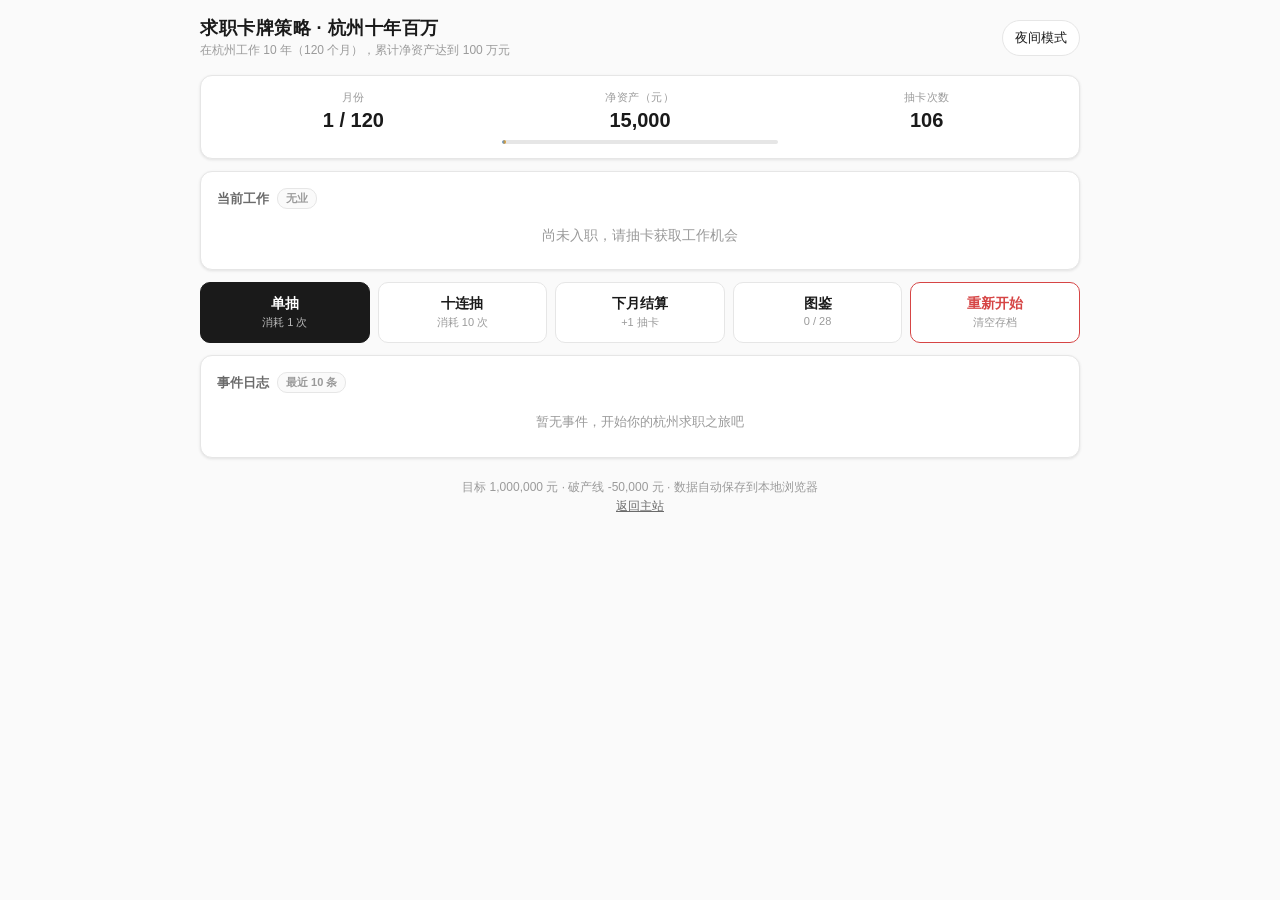
==== draw-game/index.html @ 92955cce "feat: 新增「杭州十年百万」求职卡牌策略游戏 在小说书架新增第二个游戏卡片，点击后通过 iframe 加载独立游戏页面： - draw-game/index.html：完整的卡牌策略+资源经营+生" ====
<!DOCTYPE html>
<html lang="zh-CN">
<head>
<meta charset="UTF-8">
<meta name="viewport" content="width=device-width, initial-scale=1.0, viewport-fit=cover">
<title>求职卡牌策略 · 杭州十年百万</title>
<script>
  // 尽早应用主题（与主站一致），避免加载闪烁
  (function () {
    var saved = localStorage.getItem('theme');
    var dark = saved ? saved === 'dark'
      : window.matchMedia && window.matchMedia('(prefers-color-scheme: dark)').matches;
    if (dark) document.documentElement.setAttribute('data-theme', 'dark');
  })();
</script>
<style>
:root {
  --bg: #fafafa;
  --surface: #fff;
  --text: #1a1a1a;
  --text-soft: #6b6b6b;
  --text-faint: #9a9a9a;
  --border: #e6e6e6;
  --accent: #1a1a1a;
  --accent-text: #fff;
  --danger: #d64545;
  --danger-soft: #fbeaea;
  --safe: #2f8a5b;
  --safe-soft: #eaf5ef;
  --shadow: rgba(0,0,0,.10);
  --radius: 12px;
  --level-N: #9a9a9a;
  --level-R: #4A90D9;
  --level-SR: #9B59B6;
  --level-SSR: #F39C12;
}
html[data-theme="dark"] {
  --bg: #16181d;
  --surface: #1e2127;
  --text: #e8e8ea;
  --text-soft: #a8abb2;
  --text-faint: #71757e;
  --border: #2f333b;
  --accent: #e8e8ea;
  --accent-text: #16181d;
  --danger: #ff6b6b;
  --danger-soft: #3a2222;
  --safe: #5cc98a;
  --safe-soft: #1e2e26;
  --shadow: rgba(0,0,0,.5);
}
* { margin: 0; padding: 0; box-sizing: border-box; }
html, body { min-height: 100%; }
body {
  font-family: -apple-system, "PingFang SC", "Microsoft YaHei", "Segoe UI", sans-serif;
  background: var(--bg);
  color: var(--text);
  -webkit-font-smoothing: antialiased;
  padding: 16px;
  transition: background .25s, color .25s;
}
.wrap {
  max-width: 880px;
  margin: 0 auto;
}

/* 顶栏 */
.topbar {
  display: flex;
  justify-content: space-between;
  align-items: center;
  gap: 10px;
  margin-bottom: 16px;
}
.topbar .title {
  font-size: 18px;
  font-weight: 700;
  letter-spacing: .5px;
}
.topbar .sub {
  font-size: 12px;
  color: var(--text-faint);
  margin-top: 2px;
}
.icon-btn {
  background: var(--surface);
  border: 1px solid var(--border);
  color: var(--text);
  padding: 8px 12px;
  border-radius: 20px;
  font-size: 13px;
  cursor: pointer;
  font-family: inherit;
  transition: border-color .15s, background .15s;
}
.icon-btn:hover { border-color: var(--accent); }

/* 状态栏 */
.statusbar {
  display: grid;
  grid-template-columns: repeat(3, 1fr);
  gap: 10px;
  background: var(--surface);
  border: 1px solid var(--border);
  border-radius: var(--radius);
  padding: 14px;
  box-shadow: 0 1px 3px var(--shadow);
}
.stat {
  text-align: center;
}
.stat .label {
  font-size: 11px;
  color: var(--text-faint);
  margin-bottom: 4px;
  letter-spacing: .5px;
}
.stat .value {
  font-size: 20px;
  font-weight: 700;
}
.stat .value.warn { color: var(--danger); }
.stat .value.good { color: var(--safe); }
.progress {
  height: 4px;
  background: var(--border);
  border-radius: 4px;
  margin-top: 8px;
  overflow: hidden;
}
.progress > i {
  display: block;
  height: 100%;
  background: linear-gradient(90deg, var(--level-R), var(--level-SSR));
  border-radius: 4px;
  transition: width .3s;
}

/* 通用卡片 */
.card {
  background: var(--surface);
  border: 1px solid var(--border);
  border-radius: var(--radius);
  padding: 16px;
  box-shadow: 0 1px 3px var(--shadow);
  margin-top: 12px;
}
.section-title {
  font-size: 13px;
  font-weight: 600;
  color: var(--text-soft);
  margin-bottom: 10px;
  display: flex;
  align-items: center;
  gap: 8px;
}
.section-title .tag {
  font-size: 11px;
  background: var(--bg);
  border: 1px solid var(--border);
  padding: 2px 8px;
  border-radius: 10px;
  color: var(--text-faint);
}

/* 当前工作 */
.job-card .job-head {
  display: flex;
  align-items: baseline;
  gap: 10px;
  flex-wrap: wrap;
}
.job-name {
  font-size: 22px;
  font-weight: 700;
}
.job-meta {
  font-size: 13px;
  color: var(--text-soft);
}
.job-rows {
  display: grid;
  grid-template-columns: repeat(auto-fit, minmax(140px, 1fr));
  gap: 8px 16px;
  margin-top: 12px;
  font-size: 13px;
}
.job-rows .k { color: var(--text-faint); }
.job-rows .v { color: var(--text); font-weight: 600; }
.empty-hint {
  color: var(--text-faint);
  font-size: 14px;
  text-align: center;
  padding: 8px 0;
}

/* 等级徽章 */
.lvl {
  display: inline-block;
  font-size: 11px;
  font-weight: 700;
  padding: 2px 8px;
  border-radius: 8px;
  color: #fff;
  letter-spacing: .5px;
}
.lvl-N { background: var(--level-N); }
.lvl-R { background: var(--level-R); }
.lvl-SR { background: var(--level-SR); }
.lvl-SSR { background: var(--level-SSR); }

/* 操作按钮 */
.actions {
  display: grid;
  grid-template-columns: repeat(2, 1fr);
  gap: 8px;
  margin-top: 12px;
}
@media (min-width: 560px) {
  .actions { grid-template-columns: repeat(5, 1fr); }
}
.btn {
  border: 1px solid var(--border);
  background: var(--surface);
  color: var(--text);
  padding: 12px 8px;
  border-radius: 10px;
  font-size: 14px;
  font-weight: 600;
  cursor: pointer;
  font-family: inherit;
  transition: transform .08s, background .15s, border-color .15s;
  display: flex;
  flex-direction: column;
  align-items: center;
  gap: 2px;
}
.btn:hover { border-color: var(--accent); }
.btn:active { transform: scale(.97); }
.btn .btn-sub { font-size: 11px; font-weight: 400; color: var(--text-faint); }
.btn.primary { background: var(--accent); color: var(--accent-text); border-color: var(--accent); }
.btn.primary .btn-sub { color: var(--accent-text); opacity: .7; }
.btn.danger { color: var(--danger); border-color: var(--danger); }
.btn:disabled { opacity: .45; cursor: not-allowed; }

/* 抽卡结果区 */
.draw-result {
  margin-top: 12px;
}
.draw-card-big {
  display: flex;
  flex-direction: column;
  align-items: stretch;
  gap: 14px;
}
.big-card {
  position: relative;
  border-radius: 14px;
  padding: 22px 18px;
  background: var(--surface);
  border: 2px solid var(--border);
  overflow: hidden;
}
.big-card .lvl-strip {
  position: absolute;
  top: 0; left: 0; right: 0;
  height: 6px;
}
.big-card .row-top {
  display: flex;
  justify-content: space-between;
  align-items: center;
  margin-bottom: 14px;
}
.big-card .row-top .lvl { font-size: 13px; padding: 4px 12px; }
.big-card .row-top .hire-rate {
  font-size: 12px;
  color: var(--text-soft);
}
.big-card .job-name-big {
  font-size: 28px;
  font-weight: 800;
  margin-bottom: 6px;
}
.big-card .job-district { font-size: 14px; color: var(--text-soft); margin-bottom: 14px; }
.big-card .salary {
  font-size: 18px;
  font-weight: 700;
  color: var(--level-SSR);
}
.big-card .salary .unit { font-size: 12px; color: var(--text-faint); font-weight: 400; }
.big-card.n-card .job-name-big { color: var(--text-faint); }
.draw-actions {
  display: grid;
  grid-template-columns: 1fr 1fr;
  gap: 8px;
}

/* 十连抽网格 */
.ten-grid {
  display: grid;
  grid-template-columns: repeat(2, 1fr);
  gap: 8px;
  margin: 10px 0 16px;
}
@media (min-width: 480px) { .ten-grid { grid-template-columns: repeat(5, 1fr); } }
.mini-card {
  border: 2px solid var(--border);
  border-radius: 10px;
  padding: 10px 6px;
  text-align: center;
  cursor: pointer;
  background: var(--bg);
  transition: transform .1s, border-color .15s, opacity .2s;
  position: relative;
  min-height: 92px;
  display: flex;
  flex-direction: column;
  justify-content: center;
  gap: 4px;
}
.mini-card:hover { border-color: var(--accent); }
.mini-card.selected { border-color: var(--level-SSR); box-shadow: 0 0 0 2px var(--level-SSR); }
.mini-card.locked { opacity: .35; cursor: default; }
.mini-card.locked:hover { border-color: var(--border); }
.mini-card .mc-lvl { font-size: 10px; }
.mini-card .mc-name { font-size: 13px; font-weight: 700; }
.mini-card .mc-dist { font-size: 10px; color: var(--text-faint); }
.mini-card .mc-result {
  font-size: 10px;
  margin-top: 4px;
  font-weight: 700;
}
.mini-card .mc-result.ok { color: var(--safe); }
.mini-card .mc-result.no { color: var(--danger); }

/* 事件日志 */
.log-list {
  display: flex;
  flex-direction: column;
  gap: 6px;
  font-size: 13px;
  max-height: 220px;
  overflow-y: auto;
}
.log-item {
  padding: 8px 10px;
  border-radius: 8px;
  background: var(--bg);
  border: 1px solid var(--border);
  line-height: 1.45;
}
.log-item .m { color: var(--text-faint); font-size: 11px; margin-right: 6px; }
.log-item.pos { border-left: 3px solid var(--safe); }
.log-item.neg { border-left: 3px solid var(--danger); }
.log-item.sys { border-left: 3px solid var(--level-R); }
.log-empty { color: var(--text-faint); font-size: 13px; text-align: center; padding: 10px 0; }

/* 弹窗 */
.modal-mask {
  position: fixed;
  inset: 0;
  background: rgba(0,0,0,.5);
  display: none;
  align-items: center;
  justify-content: center;
  padding: 16px;
  z-index: 50;
}
.modal-mask.show { display: flex; }
.modal {
  background: var(--surface);
  border: 1px solid var(--border);
  border-radius: var(--radius);
  width: 100%;
  max-width: 620px;
  max-height: 88vh;
  overflow-y: auto;
  padding: 18px;
  box-shadow: 0 10px 40px rgba(0,0,0,.3);
}
.modal-head {
  display: flex;
  justify-content: space-between;
  align-items: center;
  margin-bottom: 14px;
}
.modal-head h3 { font-size: 17px; }
.modal-close {
  background: none;
  border: 1px solid var(--border);
  color: var(--text);
  width: 30px; height: 30px;
  border-radius: 50%;
  cursor: pointer;
  font-size: 16px;
  line-height: 1;
}

/* 图鉴 */
.dex-group { margin-bottom: 16px; }
.dex-group h4 {
  font-size: 14px;
  margin-bottom: 8px;
  display: flex;
  align-items: center;
  gap: 8px;
}
.dex-group .prog {
  font-size: 12px;
  color: var(--text-faint);
  font-weight: 400;
}
.dex-grid {
  display: grid;
  grid-template-columns: repeat(auto-fill, minmax(110px, 1fr));
  gap: 8px;
}
.dex-cell {
  border: 1px solid var(--border);
  border-radius: 8px;
  padding: 8px 6px;
  text-align: center;
  font-size: 12px;
  background: var(--bg);
}
.dex-cell.got { background: var(--surface); }
.dex-cell.got .dn { font-weight: 700; }
.dex-cell.lock .dn { color: var(--text-faint); }
.dex-cell .dn { font-size: 12px; }
.dex-cell .dd { font-size: 10px; color: var(--text-faint); margin-top: 2px; }

/* 设置开关 */
.switch-row {
  display: flex;
  justify-content: space-between;
  align-items: center;
  padding: 12px 0;
  border-bottom: 1px solid var(--border);
}
.switch-row:last-child { border-bottom: none; }
.switch-row .lbl { font-size: 14px; }
.switch-row .desc { font-size: 12px; color: var(--text-faint); margin-top: 2px; }
.switch {
  position: relative;
  width: 44px; height: 24px;
  background: var(--border);
  border-radius: 12px;
  cursor: pointer;
  transition: background .2s;
  flex-shrink: 0;
}
.switch.on { background: var(--safe); }
.switch::after {
  content: "";
  position: absolute;
  top: 2px; left: 2px;
  width: 20px; height: 20px;
  background: #fff;
  border-radius: 50%;
  transition: transform .2s;
}
.switch.on::after { transform: translateX(20px); }

/* 结局 */
.end-screen { text-align: center; padding: 14px 6px; }
.end-screen .end-title {
  font-size: 26px;
  font-weight: 800;
  margin-bottom: 10px;
}
.end-screen.win .end-title { color: var(--level-SSR); }
.end-screen.fail .end-title { color: var(--danger); }
.end-screen.bankrupt .end-title { color: var(--danger); }
.end-stats {
  display: grid;
  grid-template-columns: repeat(2, 1fr);
  gap: 8px;
  margin: 18px 0;
  text-align: left;
}
.end-stats .es {
  background: var(--bg);
  border: 1px solid var(--border);
  border-radius: 8px;
  padding: 10px;
}
.end-stats .es .k { font-size: 11px; color: var(--text-faint); }
.end-stats .es .v { font-size: 16px; font-weight: 700; margin-top: 2px; }

/* toast */
.toast {
  position: fixed;
  left: 50%;
  bottom: 28px;
  transform: translateX(-50%) translateY(20px);
  background: var(--accent);
  color: var(--accent-text);
  padding: 10px 18px;
  border-radius: 22px;
  font-size: 14px;
  font-weight: 600;
  opacity: 0;
  pointer-events: none;
  transition: opacity .2s, transform .2s;
  z-index: 100;
  max-width: 90vw;
  text-align: center;
}
.toast.show { opacity: 1; transform: translateX(-50%) translateY(0); }

.foot {
  text-align: center;
  color: var(--text-faint);
  font-size: 12px;
  margin-top: 20px;
  line-height: 1.6;
}
.foot a { color: var(--text-soft); }
.overlay-hint { font-size: 12px; color: var(--text-faint); text-align: center; margin-top: 8px; }
</style>
</head>
<body>
<div class="wrap">
  <div class="topbar">
    <div>
      <div class="title">求职卡牌策略 · 杭州十年百万</div>
      <div class="sub">在杭州工作 10 年（120 个月），累计净资产达到 100 万元</div>
    </div>
    <button class="icon-btn" id="themeToggle">夜间模式</button>
  </div>

  <!-- 状态栏 -->
  <div class="statusbar">
    <div class="stat">
      <div class="label">月份</div>
      <div class="value" id="stMonth">1 / 120</div>
    </div>
    <div class="stat">
      <div class="label">净资产（元）</div>
      <div class="value" id="stNet">15,000</div>
      <div class="progress"><i id="stBar" style="width:1.5%"></i></div>
    </div>
    <div class="stat">
      <div class="label">抽卡次数</div>
      <div class="value" id="stDraw">0</div>
    </div>
  </div>

  <!-- 当前工作 -->
  <div class="card job-card">
    <div class="section-title">当前工作 <span class="tag" id="jobTag">无业</span></div>
    <div id="jobBody"><div class="empty-hint">尚未入职，请抽卡获取工作机会</div></div>
  </div>

  <!-- 操作按钮 -->
  <div class="actions">
    <button class="btn primary" id="btnSingle"><span>单抽</span><span class="btn-sub">消耗 1 次</span></button>
    <button class="btn" id="btnTen"><span>十连抽</span><span class="btn-sub">消耗 10 次</span></button>
    <button class="btn" id="btnNext"><span>下月结算</span><span class="btn-sub">+1 抽卡</span></button>
    <button class="btn" id="btnDex"><span>图鉴</span><span class="btn-sub" id="dexCount">0 / 28</span></button>
    <button class="btn danger" id="btnReset"><span>重新开始</span><span class="btn-sub">清空存档</span></button>
  </div>

  <!-- 抽卡结果 -->
  <div class="card draw-result" id="drawResultCard" style="display:none">
    <div class="section-title">抽卡结果</div>
    <div id="drawResultBody"></div>
  </div>

  <!-- 事件日志 -->
  <div class="card">
    <div class="section-title">事件日志 <span class="tag" id="logTag">最近 10 条</span></div>
    <div class="log-list" id="logList"></div>
  </div>

  <div class="foot">
    目标 1,000,000 元 · 破产线 -50,000 元 · 数据自动保存到本地浏览器<br>
    <a href="../index.html">返回主站</a>
  </div>
</div>

<!-- 十连抽弹窗 -->
<div class="modal-mask" id="tenModal">
  <div class="modal">
    <div class="modal-head">
      <h3>十连抽结果（10 选 1）</h3>
      <button class="modal-close" id="tenClose">×</button>
    </div>
    <div id="tenBody"></div>
    <div class="draw-actions" id="tenActions">
      <button class="btn primary" id="tenConfirm" disabled><span>录取选中卡牌</span></button>
      <button class="btn" id="tenDecline"><span>全部放弃</span></button>
    </div>
    <div class="overlay-hint" id="tenHint">点击任意卡牌选中后录取</div>
  </div>
</div>

<!-- 图鉴弹窗 -->
<div class="modal-mask" id="dexModal">
  <div class="modal">
    <div class="modal-head">
      <h3>工作图鉴</h3>
      <button class="modal-close" id="dexClose">×</button>
    </div>
    <div id="dexBody"></div>
  </div>
</div>

<!-- 设置弹窗 -->
<div class="modal-mask" id="setModal">
  <div class="modal">
    <div class="modal-head">
      <h3>游戏设置</h3>
      <button class="modal-close" id="setClose">×</button>
    </div>
    <div class="switch-row">
      <div>
        <div class="lbl">杭州地区加成</div>
        <div class="desc">SR/SSR 出现率 +5%，R/SR/SSR 录取率提升</div>
      </div>
      <div class="switch on" id="hzSwitch"></div>
    </div>
    <div class="switch-row">
      <div>
        <div class="lbl">夜间模式</div>
        <div class="desc">切换明暗主题</div>
      </div>
      <div class="switch" id="themeSwitch"></div>
    </div>
  </div>
</div>

<!-- 游戏结束弹窗 -->
<div class="modal-mask" id="endModal">
  <div class="modal">
    <div id="endBody"></div>
  </div>
</div>

<div class="toast" id="toast"></div>

<script>
"use strict";

/* ============== 数据定义 ============== */

const JOBS = {
  R: ['外卖骑手','快递员','便利店店员','保安','保洁','餐厅服务员','超市收银员','工厂普工','建筑工人','搬运工'],
  SR: ['程序员','设计师','运营专员','会计','销售经理','行政主管','人力资源专员','市场策划','客服主管','采购专员'],
  SSR: ['产品总监','技术架构师','财务总监','市场部负责人','高级工程师','运营总监','人力资源总监','销售总监']
};

const DISTRICTS = [
  { name:'余杭区', jobs:25, hire:75,  quit:12.5, rentMin:1800, rentMax:3000, living:2500 },
  { name:'西湖区', jobs:21, hire:79,  quit:10.5, rentMin:1800, rentMax:3000, living:3000 },
  { name:'滨江区', jobs:20, hire:80,  quit:10.0, rentMin:2500, rentMax:4000, living:3500 },
  { name:'上城区', jobs:19, hire:81,  quit:9.5,  rentMin:2000, rentMax:3300, living:3000 },
  { name:'萧山区', jobs:19, hire:81,  quit:9.5,  rentMin:2200, rentMax:3500, living:2500 },
  { name:'拱墅区', jobs:12, hire:88,  quit:6.0,  rentMin:1800, rentMax:2700, living:2800 },
  { name:'临平区', jobs:7,  hire:93,  quit:3.5,  rentMin:1000, rentMax:2000, living:2000 },
  { name:'钱塘区', jobs:4,  hire:96,  quit:2.0,  rentMin:1500, rentMax:2500, living:2200 }
];

const SALARY = { R:[2000,6000], SR:[6000,10000], SSR:[10000,20000] };
const LEVEL_NAME = { N:'错过', R:'基层', SR:'中级', SSR:'高级' };

// 意外事件
const EVENTS_POS = [
  { name:'年终奖到账', desc:'金钱 +3,000~8,000',     type:'money', min:3000, max:8000 },
  { name:'项目奖金',   desc:'金钱 +2,000~5,000',     type:'money', min:2000, max:5000 },
  { name:'贵人相助',   desc:'获得 3 次额外抽卡机会', type:'draws', value:3 },
  { name:'副业收入',   desc:'金钱 +1,000~3,000',     type:'money', min:1000, max:3000 }
];
const EVENTS_NEG = [
  { name:'公司拖欠工资', desc:'本月收入减半',         type:'income_half' },
  { name:'招聘诈骗',     desc:'金钱 -2,000',          type:'money', min:-2000, max:-2000 },
  { name:'无故辞退',     desc:'立即失去当前工作',     type:'lose_job' },
  { name:'租房被骗',     desc:'金钱 -3,000',          type:'money', min:-3000, max:-3000 },
  { name:'加班过劳',     desc:'下月收入 -10%（可叠加）', type:'penalty' },
  { name:'HR刁难',        desc:'本月收入归零',         type:'income_zero' }
];

const GOAL = 1000000;
const BANKRUPT = -50000;
const TOTAL_MONTHS = 120;
const STORAGE_KEY = 'jobDrawGame_v3';
const THEME_KEY = 'theme';

/* ============== 状态 ============== */

let state = null;

function defaultState() {
  return {
    drawChances: randInt(10, 200),
    totalDraws: 0,
    currentMonth: 1,
    netWorth: 15000,
    totalIncome: 0,
    currentJob: null,
    collection: { R:[], SR:[], SSR:[] },
    stats: { successCount:0, missCount:0, eventTriggered:0, monthsWorked:0, bestJob:null },
    gameOver: false,
    gameResult: null,
    settings: { hzBoost: true },
    nextIncomePenalty: 0,
    pendingSingle: null,
    pendingTen: null,
    log: []
  };
}

function loadState() {
  try {
    const raw = localStorage.getItem(STORAGE_KEY);
    if (raw) {
      const p = JSON.parse(raw);
      const d = defaultState();
      state = Object.assign({}, d, p);
      state.stats = Object.assign({}, d.stats, p.stats || {});
      state.settings = Object.assign({}, d.settings, p.settings || {});
      state.collection = Object.assign({}, d.collection, p.collection || {});
      if (!Array.isArray(state.log)) state.log = [];
      if (typeof state.drawChances !== 'number') state.drawChances = randInt(10,200);
    } else {
      state = defaultState();
      saveState();
    }
  } catch (e) {
    state = defaultState();
    saveState();
  }
}

function saveState() {
  try { localStorage.setItem(STORAGE_KEY, JSON.stringify(state)); } catch(e) {}
}

/* ============== 工具函数 ============== */

function randInt(min, max) { return Math.floor(Math.random() * (max - min + 1)) + min; }
function randFloat(min, max) { return Math.random() * (max - min) + min; }
function fmt(n) { return Math.round(n).toLocaleString('zh-CN'); }
function pct(n) { return (Math.round(n * 10) / 10) + '%'; }
function clamp(n, a, b) { return Math.max(a, Math.min(b, n)); }

function findDistrict(name) {
  return DISTRICTS.find(d => d.name === name) || DISTRICTS[0];
}

function pickDistrict() {
  const total = DISTRICTS.reduce((s,d) => s + d.jobs, 0);
  let r = Math.random() * total;
  for (const d of DISTRICTS) {
    r -= d.jobs;
    if (r <= 0) return d;
  }
  return DISTRICTS[0];
}

function pickWeighted(arr, weights) {
  const total = weights.reduce((a,b) => a + b, 0);
  let r = Math.random() * total;
  for (let i = 0; i < arr.length; i++) {
    r -= weights[i];
    if (r <= 0) return arr[i];
  }
  return arr[arr.length - 1];
}

// 出现率（杭州加成后归一化）
function appearanceRates() {
  let n = 20, r = 40, sr = 30, ssr = 10;
  if (state.settings.hzBoost) { sr += 5; ssr += 5; }
  const t = n + r + sr + ssr;
  return { N: n/t, R: r/t, SR: sr/t, SSR: ssr/t };
}

// 实际录取率 = 等级基础录取率(含加成) × (地区录取率 / 100)
function hireRate(level, districtHire) {
  if (level === 'N') return 0;
  let base = { R:80, SR:30, SSR:10 }[level];
  if (state.settings.hzBoost) {
    if (level === 'R') base += 5;
    else if (level === 'SR') base += 8;
    else if (level === 'SSR') base += 10;
  }
  base = Math.min(base, 100);
  return base * (districtHire / 100);
}

function pickLevel() {
  const rates = appearanceRates();
  const r = Math.random();
  let c = 0;
  for (const lv of ['N','R','SR','SSR']) {
    c += rates[lv];
    if (r < c) return lv;
  }
  return 'SSR';
}

function generateCard() {
  const level = pickLevel();
  if (level === 'N') {
    return { level: 'N', name: '错过', district: null, salaryMin: 0, salaryMax: 0, isN: true };
  }
  const district = pickDistrict();
  const list = JOBS[level];
  const name = list[Math.floor(Math.random() * list.length)];
  const [smin, smax] = SALARY[level];
  return {
    level: level,
    name: name,
    district: district.name,
    salaryMin: smin,
    salaryMax: smax,
    districtHire: district.hire,
    districtQuit: district.quit,
    rentMin: district.rentMin,
    rentMax: district.rentMax,
    living: district.living
  };
}

function addLog(text, type) {
  state.log.unshift({ month: state.currentMonth, text: text, type: type || 'sys' });
  if (state.log.length > 30) state.log.length = 30;
}

/* ============== 抽卡 ============== */

function singleDraw() {
  if (state.gameOver) { toast('游戏已结束，请重新开始'); return; }
  if (state.drawChances < 1) { toast('抽卡次数不足'); return; }
  state.drawChances -= 1;
  state.totalDraws += 1;
  state.pendingSingle = generateCard();
  saveState();
  render();
}

function attemptHire(card) {
  // 返回 {ok, dup, rate}
  const rate = card.isN ? 0 : hireRate(card.level, card.districtHire);
  const roll = Math.random() * 100;
  const ok = roll < rate;
  let dup = false;
  if (ok) {
    const col = state.collection[card.level];
    if (col.includes(card.name)) {
      dup = true;
    } else {
      col.push(card.name);
    }
    // 替换当前工作
    state.currentJob = {
      name: card.name,
      level: card.level,
      district: card.district,
      salaryMin: card.salaryMin,
      salaryMax: card.salaryMax
    };
    state.stats.successCount++;
    // bestJob
    const order = { R:1, SR:2, SSR:3 };
    const cur = state.stats.bestJob;
    if (!cur || order[card.level] > order[cur.level]) {
      state.stats.bestJob = { name: card.name, level: card.level };
    }
  } else {
    state.stats.missCount++;
  }
  return { ok: ok, dup: dup, rate: rate };
}

function acceptSingle() {
  if (!state.pendingSingle) return;
  const card = state.pendingSingle;
  if (card.isN) {
    toast('错过：N 卡不可录取');
    addLog(`抽到 N 卡：错过`, 'sys');
    state.pendingSingle = null;
    saveState();
    render();
    return;
  }
  const res = attemptHire(card);
  if (res.ok) {
    toast(res.dup ? `「${card.name}」已在图鉴中，已重新入职` : '录取成功！');
    addLog(`录取成功：${card.name}（${card.level}）@ ${card.district}，录取率 ${pct(res.rate)}`, 'pos');
  } else {
    toast('错失良机');
    addLog(`录取失败：${card.name}（${card.level}），录取率 ${pct(res.rate)} - 错失良机`, 'neg');
  }
  state.pendingSingle = null;
  saveState();
  render();
}

function declineSingle() {
  if (!state.pendingSingle) return;
  const card = state.pendingSingle;
  addLog(`放弃：${card.isN ? 'N 卡错过' : card.name + '（' + card.level + '）'}`, 'sys');
  state.pendingSingle = null;
  saveState();
  render();
}

function tenDraw() {
  if (state.gameOver) { toast('游戏已结束，请重新开始'); return; }
  if (state.drawChances < 10) { toast('需要 10 次抽卡机会'); return; }
  state.drawChances -= 10;
  state.totalDraws += 10;
  const cards = [];
  for (let i = 0; i < 10; i++) cards.push(generateCard());
  state.pendingTen = { cards: cards, resolved: false, selectedIndex: -1, results: null };
  saveState();
  render();
  openTenModal();
}

function tenSelect(index) {
  if (!state.pendingTen || state.pendingTen.resolved) return;
  state.pendingTen.selectedIndex = index;
  renderTenModal();
}

function tenConfirm() {
  if (!state.pendingTen || state.pendingTen.resolved) return;
  const idx = state.pendingTen.selectedIndex;
  if (idx < 0) { toast('请先选择一张卡牌'); return; }
  const cards = state.pendingTen.cards;
  const results = cards.map(() => null);
  const card = cards[idx];
  let msg = '';
  if (card.isN) {
    results[idx] = { ok: false, n: true };
    msg = '选中 N 卡：错过';
    addLog('十连抽：选中 N 卡 - 错过', 'sys');
  } else {
    const res = attemptHire(card);
    results[idx] = { ok: res.ok, dup: res.dup };
    if (res.ok) {
      msg = res.dup ? `「${card.name}」已在图鉴，已重新入职` : '录取成功！';
      addLog(`十连录取成功：${card.name}（${card.level}）@ ${card.district}`, 'pos');
    } else {
      msg = '错失良机';
      addLog(`十连录取失败：${card.name}（${card.level}）- 错失良机`, 'neg');
    }
  }
  state.pendingTen.resolved = true;
  state.pendingTen.results = results;
  toast(msg);
  saveState();
  renderTenModal();
}

function tenDeclineAll() {
  if (!state.pendingTen) return;
  if (!state.pendingTen.resolved) {
    addLog('十连抽：全部放弃', 'sys');
  }
  state.pendingTen = null;
  saveState();
  closeTenModal();
  render();
}

/* ============== 每月结算 ============== */

function settleMonth() {
  if (state.gameOver) { toast('游戏已结束，请重新开始'); return; }
  // 如有待处理的抽卡，提示
  if (state.pendingSingle || (state.pendingTen && !state.pendingTen.resolved)) {
    toast('请先处理当前抽卡结果');
    return;
  }

  let income = 0;
  let district;
  let rent = 0, living = 0;

  if (state.currentJob) {
    district = findDistrict(state.currentJob.district);
    const raw = randFloat(state.currentJob.salaryMin, state.currentJob.salaryMax);
    income = raw * (1 - state.nextIncomePenalty);
    rent = randFloat(district.rentMin, district.rentMax);
    living = district.living;
    state.stats.monthsWorked++;
  } else {
    district = pickDistrict();
    rent = randFloat(district.rentMin, district.rentMax);
    living = district.living;
  }

  // 应用本月过劳惩罚后重置（下月重新累计）
  const appliedPenalty = state.nextIncomePenalty;
  state.nextIncomePenalty = 0;

  const expense = rent + living;
  let eventMoney = 0;
  let eventObj = null;
  let lostJobViaEvent = false;

  // 事件判定
  if (Math.random() < 0.3) {
    state.stats.eventTriggered++;
    if (Math.random() < 0.4) {
      // 正面
      eventObj = pickWeighted(EVENTS_POS, [25,25,25,25]);
      if (eventObj.type === 'money') {
        eventMoney = randInt(eventObj.min, eventObj.max);
      } else if (eventObj.type === 'draws') {
        state.drawChances += eventObj.value;
      }
    } else {
      // 负面
      eventObj = pickWeighted(EVENTS_NEG, [20,20,20,15,15,10]);
      if (eventObj.type === 'income_half') income *= 0.5;
      else if (eventObj.type === 'income_zero') income = 0;
      else if (eventObj.type === 'money') eventMoney = eventObj.min;
      else if (eventObj.type === 'lose_job') lostJobViaEvent = true;
      else if (eventObj.type === 'penalty') state.nextIncomePenalty += 0.1;
    }
  }

  const netIncome = income - expense + eventMoney;
  state.netWorth += netIncome;
  state.totalIncome += income;

  // 日志
  let logType = 'sys';
  let logText = `第 ${state.currentMonth} 月结算：收入 ${fmt(income)} - 支出 ${fmt(expense)}`;
  if (appliedPenalty > 0) logText += `（过劳 -${Math.round(appliedPenalty*100)}%）`;
  logText += ` = 净 ${netIncome >= 0 ? '+' : ''}${fmt(netIncome)}`;
  addLog(logText, logType);

  if (eventObj) {
    const isPos = EVENTS_POS.indexOf(eventObj) >= 0;
    addLog(`${isPos ? '【正面】' : '【负面】'}${eventObj.name}：${eventObj.desc}`, isPos ? 'pos' : 'neg');
  }

  // 无故辞退
  if (lostJobViaEvent && state.currentJob) {
    addLog(`被无故辞退：失去工作「${state.currentJob.name}」`, 'neg');
    state.currentJob = null;
  }

  // 离职判定（仅在仍有工作时）
  if (state.currentJob) {
    const quitRate = district.quit / 100;
    if (Math.random() < quitRate) {
      addLog(`离职：失去工作「${state.currentJob.name}」（${district.name}离职率 ${district.quit}%）`, 'neg');
      state.currentJob = null;
    }
  }

  // 月份推进 + 每月抽卡
  state.currentMonth++;
  state.drawChances += 1;

  // 胜负判定
  if (state.netWorth < BANKRUPT) {
    state.gameOver = true;
    state.gameResult = 'bankrupt';
    addLog('净资产跌破破产线，游戏结束', 'neg');
  } else if (state.currentMonth > TOTAL_MONTHS) {
    state.gameOver = true;
    state.gameResult = state.netWorth >= GOAL ? 'win' : 'fail';
    addLog(state.gameResult === 'win' ? '十年期满，达成百万目标，胜利！' : '十年期满，未能达成百万目标', state.gameResult === 'win' ? 'pos' : 'neg');
  } else if (state.netWorth >= GOAL) {
    // 提前达成
    state.gameOver = true;
    state.gameResult = 'win';
    addLog('净资产突破 100 万，提前达成目标，胜利！', 'pos');
  }

  saveState();
  render();
  if (state.gameOver) openEndModal();
}

/* ============== 重置 ============== */

function resetGame() {
  if (!confirm('确定重新开始？当前进度将被清空。')) return;
  state = defaultState();
  saveState();
  render();
  toast('已重新开始，祝你好运');
}

/* ============== 渲染 ============== */

function $(id) { return document.getElementById(id); }

function render() {
  // 状态栏
  $('stMonth').textContent = `${state.currentMonth} / ${TOTAL_MONTHS}`;
  const netEl = $('stNet');
  netEl.textContent = fmt(state.netWorth);
  netEl.classList.toggle('warn', state.netWorth < 0);
  netEl.classList.toggle('good', state.netWorth >= GOAL);
  const prog = clamp(state.netWorth / GOAL * 100, 0, 100);
  $('stBar').style.width = Math.max(prog, 0.5) + '%';
  $('stDraw').textContent = state.drawChances;

  // 当前工作
  renderJob();

  // 按钮可用性
  const ended = state.gameOver;
  const pending = state.pendingSingle || (state.pendingTen && !state.pendingTen.resolved);
  $('btnSingle').disabled = ended || state.drawChances < 1;
  $('btnTen').disabled = ended || state.drawChances < 10;
  $('btnNext').disabled = ended || !!pending;

  // 抽卡结果
  renderDrawResult();

  // 图鉴计数
  const collected = state.collection.R.length + state.collection.SR.length + state.collection.SSR.length;
  const total = JOBS.R.length + JOBS.SR.length + JOBS.SSR.length;
  $('dexCount').textContent = `${collected} / ${total}`;

  // 日志
  renderLog();
}

function renderJob() {
  const body = $('jobBody');
  const tag = $('jobTag');
  if (!state.currentJob) {
    tag.textContent = '无业';
    body.innerHTML = '<div class="empty-hint">尚未入职，请抽卡获取工作机会</div>';
    return;
  }
  const j = state.currentJob;
  const d = findDistrict(j.district);
  tag.textContent = LEVEL_NAME[j.level];
  body.innerHTML = `
    <div class="job-head">
      <span class="lvl lvl-${j.level}">${j.level}</span>
      <span class="job-name">${j.name}</span>
      <span class="job-meta">${j.district}</span>
    </div>
    <div class="job-rows">
      <div><span class="k">月薪范围：</span><span class="v">${fmt(j.salaryMin)} ~ ${fmt(j.salaryMax)} 元</span></div>
      <div><span class="k">所在区月租：</span><span class="v">${fmt(d.rentMin)} ~ ${fmt(d.rentMax)} 元</span></div>
      <div><span class="k">生活费：</span><span class="v">${fmt(d.living)} 元/月</span></div>
      <div><span class="k">月离职率：</span><span class="v">${d.quit}%</span></div>
      <div><span class="k">地区录取率：</span><span class="v">${d.hire}%</span></div>
      <div><span class="k">预估月支出：</span><span class="v">${fmt(d.rentMin + d.living)} ~ ${fmt(d.rentMax + d.living)} 元</span></div>
    </div>
  `;
}

function renderDrawResult() {
  const card = $('drawResultCard');
  const body = $('drawResultBody');
  if (state.pendingSingle) {
    card.style.display = '';
    body.innerHTML = renderBigCard(state.pendingSingle) + `
      <div class="draw-actions" style="margin-top:14px">
        ${state.pendingSingle.isN
          ? `<button class="btn" id="drDismiss"><span>关闭</span></button>`
          : `<button class="btn primary" id="drAccept"><span>录取</span></button>
             <button class="btn" id="drDecline"><span>放弃</span></button>`}
      </div>
    `;
    if (state.pendingSingle.isN) {
      $('drDismiss').onclick = () => { state.pendingSingle = null; saveState(); render(); };
    } else {
      $('drAccept').onclick = acceptSingle;
      $('drDecline').onclick = declineSingle;
    }
  } else {
    card.style.display = 'none';
    body.innerHTML = '';
  }
}

function renderBigCard(card) {
  if (card.isN) {
    return `
      <div class="big-card n-card">
        <div class="lvl-strip" style="background:var(--level-N)"></div>
        <div class="row-top">
          <span class="lvl lvl-N">N</span>
          <span class="hire-rate">错过 · 无工作机会</span>
        </div>
        <div class="job-name-big">错过</div>
        <div class="job-district">此次未获得工作机会</div>
        <div class="salary" style="color:var(--text-faint)">无收入<span class="unit"></span></div>
      </div>
    `;
  }
  const rate = hireRate(card.level, card.districtHire);
  return `
    <div class="big-card">
      <div class="lvl-strip" style="background:var(--level-${card.level})"></div>
      <div class="row-top">
        <span class="lvl lvl-${card.level}">${card.level} · ${LEVEL_NAME[card.level]}</span>
        <span class="hire-rate">录取率 ${pct(rate)}</span>
      </div>
      <div class="job-name-big">${card.name}</div>
      <div class="job-district">${card.district} · 月租 ${fmt(card.rentMin)}~${fmt(card.rentMax)} · 生活费 ${fmt(card.living)}</div>
      <div class="salary">${fmt(card.salaryMin)} ~ ${fmt(card.salaryMax)} <span class="unit">元/月</span></div>
    </div>
  `;
}

function renderLog() {
  const list = $('logList');
  if (!state.log.length) {
    list.innerHTML = '<div class="log-empty">暂无事件，开始你的杭州求职之旅吧</div>';
    return;
  }
  list.innerHTML = state.log.slice(0, 10).map(l => `
    <div class="log-item ${l.type}">
      <span class="m">第${l.month}月</span>${escapeHtml(l.text)}
    </div>
  `).join('');
}

function escapeHtml(s) {
  return String(s).replace(/[&<>"']/g, c => ({'&':'&amp;','<':'&lt;','>':'&gt;','"':'&quot;',"'":'&#39;'}[c]));
}

/* ============== 弹窗 ============== */

function openTenModal() { $('tenModal').classList.add('show'); renderTenModal(); }
function closeTenModal() { $('tenModal').classList.remove('show'); }

function renderTenModal() {
  const pt = state.pendingTen;
  const body = $('tenBody');
  const hint = $('tenHint');
  if (!pt) { closeTenModal(); return; }
  const resolved = pt.resolved;
  body.innerHTML = `<div class="ten-grid">${pt.cards.map((c, i) => {
    const sel = pt.selectedIndex === i;
    let resultHtml = '';
    if (resolved && pt.results && pt.results[i] !== null) {
      const r = pt.results[i];
      if (r.n) resultHtml = `<div class="mc-result no">错过</div>`;
      else if (r.ok) resultHtml = `<div class="mc-result ok">录取${r.dup ? '(已有)' : ''}</div>`;
      else resultHtml = `<div class="mc-result no">错失</div>`;
    }
    return `<div class="mini-card ${sel ? 'selected' : ''} ${resolved ? 'locked' : ''}" data-i="${i}">
      <span class="lvl lvl-${c.level} mc-lvl">${c.level}</span>
      <span class="mc-name">${c.isN ? '错过' : c.name}</span>
      ${c.isN ? '' : `<span class="mc-dist">${c.district}</span>`}
      ${resultHtml}
    </div>`;
  }).join('')}</div>`;

  // 绑定点击
  body.querySelectorAll('.mini-card').forEach(el => {
    if (resolved) return;
    el.onclick = () => tenSelect(parseInt(el.dataset.i, 10));
  });

  $('tenConfirm').disabled = resolved || pt.selectedIndex < 0;
  $('tenConfirm').style.display = resolved ? 'none' : '';
  $('tenDecline').querySelector('span').textContent = resolved ? '关闭' : '全部放弃';
  if (resolved) {
    hint.textContent = '本轮十连抽已结算，点击下方按钮关闭';
  } else {
    hint.textContent = pt.selectedIndex >= 0 ? '已选中，点击「录取选中卡牌」确认' : '点击任意卡牌选中后录取';
  }
}

function openDexModal() { renderDexModal(); $('dexModal').classList.add('show'); }

function renderDexModal() {
  const body = $('dexBody');
  const groups = [
    { level:'R', label:'R · 基层工作' },
    { level:'SR', label:'SR · 中级工作' },
    { level:'SSR', label:'SSR · 高级工作' }
  ];
  let collected = 0, total = 0;
  body.innerHTML = groups.map(g => {
    const all = JOBS[g.level];
    const got = state.collection[g.level];
    collected += got.length;
    total += all.length;
    const cells = all.map(name => {
      const has = got.includes(name);
      return `<div class="dex-cell ${has ? 'got' : 'lock'}">
        <div class="dn">${has ? escapeHtml(name) : '？？？'}</div>
        <div class="dd">${has ? '已获得' : '未获得'}</div>
      </div>`;
    }).join('');
    return `<div class="dex-group">
      <h4><span class="lvl lvl-${g.level}">${g.level}</span> ${g.label} <span class="prog">${got.length} / ${all.length}</span></h4>
      <div class="dex-grid">${cells}</div>
    </div>`;
  }).join('');
  body.insertAdjacentHTML('beforeend', `<div class="overlay-hint">总进度：${collected} / ${total}</div>`);
}

function openSetModal() {
  $('hzSwitch').classList.toggle('on', state.settings.hzBoost);
  const dark = document.documentElement.getAttribute('data-theme') === 'dark';
  $('themeSwitch').classList.toggle('on', dark);
  $('setModal').classList.add('show');
}

function openEndModal() {
  const r = state.gameResult;
  const map = {
    win: { cls:'win', title:'胜利！扎根杭州' },
    fail: { cls:'fail', title:'十年期满 · 未达目标' },
    bankrupt: { cls:'bankrupt', title:'破产出局' }
  };
  const info = map[r] || map.fail;
  const best = state.stats.bestJob ? `${state.stats.bestJob.name}（${state.stats.bestJob.level}）` : '无';
  $('endBody').innerHTML = `
    <div class="end-screen ${info.cls}">
      <div class="end-title">${info.title}</div>
      <div style="color:var(--text-soft);font-size:14px">${r === 'win' ? '你用十年时间在杭州攒下百万资产，恭喜！' : r === 'bankrupt' ? '净资产跌破 -50,000，你被迫离开杭州。' : '120 个月过去，你距离百万目标还有一段距离。'}</div>
      <div class="end-stats">
        <div class="es"><div class="k">最终净资产</div><div class="v">${fmt(state.netWorth)} 元</div></div>
        <div class="es"><div class="k">累计总收入</div><div class="v">${fmt(state.totalIncome)} 元</div></div>
        <div class="es"><div class="k">经历月份</div><div class="v">${Math.min(state.currentMonth - 1, TOTAL_MONTHS)} / ${TOTAL_MONTHS}</div></div>
        <div class="es"><div class="k">累计抽卡</div><div class="v">${state.totalDraws} 次</div></div>
        <div class="es"><div class="k">录取成功</div><div class="v">${state.stats.successCount} 次</div></div>
        <div class="es"><div class="k">录取失败</div><div class="v">${state.stats.missCount} 次</div></div>
        <div class="es"><div class="k">触发事件</div><div class="v">${state.stats.eventTriggered} 次</div></div>
        <div class="es"><div class="k">最高职位</div><div class="v">${escapeHtml(best)}</div></div>
      </div>
      <div class="draw-actions">
        <button class="btn primary" id="endRestart"><span>重新开始</span></button>
        <button class="btn" id="endClose"><span>查看记录</span></button>
      </div>
    </div>
  `;
  $('endModal').classList.add('show');
  $('endRestart').onclick = () => { $('endModal').classList.remove('show'); resetGame(); };
  $('endClose').onclick = () => { $('endModal').classList.remove('show'); };
}

/* ============== toast ============== */

let toastTimer = null;
function toast(msg) {
  const t = $('toast');
  t.textContent = msg;
  t.classList.add('show');
  clearTimeout(toastTimer);
  toastTimer = setTimeout(() => t.classList.remove('show'), 2200);
}

/* ============== 主题 ============== */

function applyTheme(dark) {
  if (dark) {
    document.documentElement.setAttribute('data-theme', 'dark');
    localStorage.setItem(THEME_KEY, 'dark');
  } else {
    document.documentElement.removeAttribute('data-theme');
    localStorage.setItem(THEME_KEY, 'light');
  }
  const tt = $('themeToggle');
  tt.textContent = dark ? '日间模式' : '夜间模式';
}

function toggleTheme() {
  const dark = document.documentElement.getAttribute('data-theme') !== 'dark';
  applyTheme(dark);
  // 同步设置弹窗开关
  if ($('setModal').classList.contains('show')) {
    $('themeSwitch').classList.toggle('on', dark);
  }
}

/* ============== 事件绑定 ============== */

function bindEvents() {
  $('btnSingle').onclick = singleDraw;
  $('btnTen').onclick = tenDraw;
  $('btnNext').onclick = settleMonth;
  $('btnDex').onclick = openDexModal;
  $('btnReset').onclick = resetGame;
  $('themeToggle').onclick = toggleTheme;

  $('tenClose').onclick = tenDeclineAll;
  $('tenConfirm').onclick = tenConfirm;
  $('tenDecline').onclick = tenDeclineAll;
  $('tenModal').onclick = (e) => { if (e.target === $('tenModal') && !state.pendingTen?.resolved) { /* 不允许点遮罩关闭未结算 */ } };

  $('dexClose').onclick = () => $('dexModal').classList.remove('show');
  $('setClose').onclick = () => $('setModal').classList.remove('show');

  $('hzSwitch').onclick = () => {
    state.settings.hzBoost = !state.settings.hzBoost;
    $('hzSwitch').classList.toggle('on', state.settings.hzBoost);
    saveState();
    toast(state.settings.hzBoost ? '杭州地区加成已开启' : '杭州地区加成已关闭');
  };
  $('themeSwitch').onclick = toggleTheme;

  // 弹窗遮罩点击关闭（图鉴/设置）
  $('dexModal').addEventListener('click', (e) => { if (e.target === $('dexModal')) $('dexModal').classList.remove('show'); });
  $('setModal').addEventListener('click', (e) => { if (e.target === $('setModal')) $('setModal').classList.remove('show'); });

  // 键盘快捷键
  document.addEventListener('keydown', (e) => {
    if (e.target.tagName === 'INPUT' || e.target.tagName === 'TEXTAREA') return;
    if (e.key === 'Escape') {
      ['tenModal','dexModal','setModal','endModal'].forEach(id => $(id).classList.remove('show'));
    }
  });
}

// 设置按钮入口（顶部没有独立按钮，把主题按钮长按/双击触发设置；这里把主题切换即设置入口）
// 简化：把"夜间模式"按钮作为主题切换，设置弹窗通过主题开关内的入口访问
// 这里追加一个隐藏入口：点击标题副标题打开设置
function bindSettingsEntry() {
  const sub = document.querySelector('.topbar .sub');
  if (sub) {
    sub.style.cursor = 'pointer';
    sub.title = '点击打开设置';
    sub.onclick = openSetModal;
  }
}

/* ============== 初始化 ============== */

function initTheme() {
  const dark = document.documentElement.getAttribute('data-theme') === 'dark';
  $('themeToggle').textContent = dark ? '日间模式' : '夜间模式';
}

function init() {
  loadState();
  initTheme();
  bindEvents();
  bindSettingsEntry();
  render();
  // 若存在未结算的十连抽，恢复弹窗
  if (state.pendingTen && !state.pendingTen.resolved) {
    openTenModal();
  }
  // 若游戏已结束，提示
  if (state.gameOver) {
    setTimeout(openEndModal, 200);
  }
}

init();
</script>
</body>
</html>
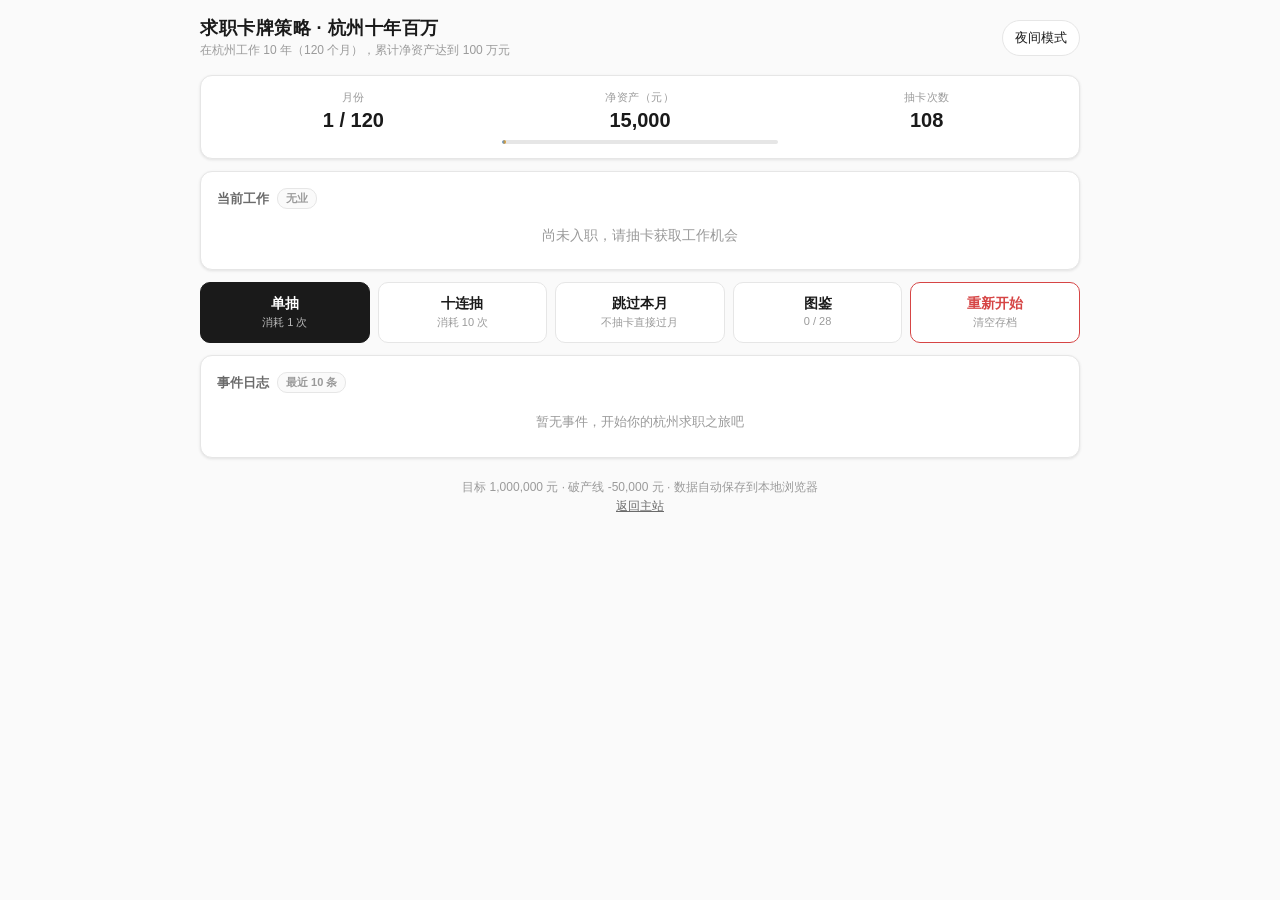
==== commit 57c54780: "refactor: 求职游戏拆分为多文件 + 抽卡自动过月 + 手动离职 将 draw-game/index.html 单文件拆分为 6 个文件解耦： - index.html: HTML结构 - s" ====
--- a/draw-game/index.html
+++ b/draw-game/index.html
@@ -13,512 +13,7 @@
     if (dark) document.documentElement.setAttribute('data-theme', 'dark');
   })();
 </script>
-<style>
-:root {
-  --bg: #fafafa;
-  --surface: #fff;
-  --text: #1a1a1a;
-  --text-soft: #6b6b6b;
-  --text-faint: #9a9a9a;
-  --border: #e6e6e6;
-  --accent: #1a1a1a;
-  --accent-text: #fff;
-  --danger: #d64545;
-  --danger-soft: #fbeaea;
-  --safe: #2f8a5b;
-  --safe-soft: #eaf5ef;
-  --shadow: rgba(0,0,0,.10);
-  --radius: 12px;
-  --level-N: #9a9a9a;
-  --level-R: #4A90D9;
-  --level-SR: #9B59B6;
-  --level-SSR: #F39C12;
-}
-html[data-theme="dark"] {
-  --bg: #16181d;
-  --surface: #1e2127;
-  --text: #e8e8ea;
-  --text-soft: #a8abb2;
-  --text-faint: #71757e;
-  --border: #2f333b;
-  --accent: #e8e8ea;
-  --accent-text: #16181d;
-  --danger: #ff6b6b;
-  --danger-soft: #3a2222;
-  --safe: #5cc98a;
-  --safe-soft: #1e2e26;
-  --shadow: rgba(0,0,0,.5);
-}
-* { margin: 0; padding: 0; box-sizing: border-box; }
-html, body { min-height: 100%; }
-body {
-  font-family: -apple-system, "PingFang SC", "Microsoft YaHei", "Segoe UI", sans-serif;
-  background: var(--bg);
-  color: var(--text);
-  -webkit-font-smoothing: antialiased;
-  padding: 16px;
-  transition: background .25s, color .25s;
-}
-.wrap {
-  max-width: 880px;
-  margin: 0 auto;
-}
-
-/* 顶栏 */
-.topbar {
-  display: flex;
-  justify-content: space-between;
-  align-items: center;
-  gap: 10px;
-  margin-bottom: 16px;
-}
-.topbar .title {
-  font-size: 18px;
-  font-weight: 700;
-  letter-spacing: .5px;
-}
-.topbar .sub {
-  font-size: 12px;
-  color: var(--text-faint);
-  margin-top: 2px;
-}
-.icon-btn {
-  background: var(--surface);
-  border: 1px solid var(--border);
-  color: var(--text);
-  padding: 8px 12px;
-  border-radius: 20px;
-  font-size: 13px;
-  cursor: pointer;
-  font-family: inherit;
-  transition: border-color .15s, background .15s;
-}
-.icon-btn:hover { border-color: var(--accent); }
-
-/* 状态栏 */
-.statusbar {
-  display: grid;
-  grid-template-columns: repeat(3, 1fr);
-  gap: 10px;
-  background: var(--surface);
-  border: 1px solid var(--border);
-  border-radius: var(--radius);
-  padding: 14px;
-  box-shadow: 0 1px 3px var(--shadow);
-}
-.stat {
-  text-align: center;
-}
-.stat .label {
-  font-size: 11px;
-  color: var(--text-faint);
-  margin-bottom: 4px;
-  letter-spacing: .5px;
-}
-.stat .value {
-  font-size: 20px;
-  font-weight: 700;
-}
-.stat .value.warn { color: var(--danger); }
-.stat .value.good { color: var(--safe); }
-.progress {
-  height: 4px;
-  background: var(--border);
-  border-radius: 4px;
-  margin-top: 8px;
-  overflow: hidden;
-}
-.progress > i {
-  display: block;
-  height: 100%;
-  background: linear-gradient(90deg, var(--level-R), var(--level-SSR));
-  border-radius: 4px;
-  transition: width .3s;
-}
-
-/* 通用卡片 */
-.card {
-  background: var(--surface);
-  border: 1px solid var(--border);
-  border-radius: var(--radius);
-  padding: 16px;
-  box-shadow: 0 1px 3px var(--shadow);
-  margin-top: 12px;
-}
-.section-title {
-  font-size: 13px;
-  font-weight: 600;
-  color: var(--text-soft);
-  margin-bottom: 10px;
-  display: flex;
-  align-items: center;
-  gap: 8px;
-}
-.section-title .tag {
-  font-size: 11px;
-  background: var(--bg);
-  border: 1px solid var(--border);
-  padding: 2px 8px;
-  border-radius: 10px;
-  color: var(--text-faint);
-}
-
-/* 当前工作 */
-.job-card .job-head {
-  display: flex;
-  align-items: baseline;
-  gap: 10px;
-  flex-wrap: wrap;
-}
-.job-name {
-  font-size: 22px;
-  font-weight: 700;
-}
-.job-meta {
-  font-size: 13px;
-  color: var(--text-soft);
-}
-.job-rows {
-  display: grid;
-  grid-template-columns: repeat(auto-fit, minmax(140px, 1fr));
-  gap: 8px 16px;
-  margin-top: 12px;
-  font-size: 13px;
-}
-.job-rows .k { color: var(--text-faint); }
-.job-rows .v { color: var(--text); font-weight: 600; }
-.empty-hint {
-  color: var(--text-faint);
-  font-size: 14px;
-  text-align: center;
-  padding: 8px 0;
-}
-
-/* 等级徽章 */
-.lvl {
-  display: inline-block;
-  font-size: 11px;
-  font-weight: 700;
-  padding: 2px 8px;
-  border-radius: 8px;
-  color: #fff;
-  letter-spacing: .5px;
-}
-.lvl-N { background: var(--level-N); }
-.lvl-R { background: var(--level-R); }
-.lvl-SR { background: var(--level-SR); }
-.lvl-SSR { background: var(--level-SSR); }
-
-/* 操作按钮 */
-.actions {
-  display: grid;
-  grid-template-columns: repeat(2, 1fr);
-  gap: 8px;
-  margin-top: 12px;
-}
-@media (min-width: 560px) {
-  .actions { grid-template-columns: repeat(5, 1fr); }
-}
-.btn {
-  border: 1px solid var(--border);
-  background: var(--surface);
-  color: var(--text);
-  padding: 12px 8px;
-  border-radius: 10px;
-  font-size: 14px;
-  font-weight: 600;
-  cursor: pointer;
-  font-family: inherit;
-  transition: transform .08s, background .15s, border-color .15s;
-  display: flex;
-  flex-direction: column;
-  align-items: center;
-  gap: 2px;
-}
-.btn:hover { border-color: var(--accent); }
-.btn:active { transform: scale(.97); }
-.btn .btn-sub { font-size: 11px; font-weight: 400; color: var(--text-faint); }
-.btn.primary { background: var(--accent); color: var(--accent-text); border-color: var(--accent); }
-.btn.primary .btn-sub { color: var(--accent-text); opacity: .7; }
-.btn.danger { color: var(--danger); border-color: var(--danger); }
-.btn:disabled { opacity: .45; cursor: not-allowed; }
-
-/* 抽卡结果区 */
-.draw-result {
-  margin-top: 12px;
-}
-.draw-card-big {
-  display: flex;
-  flex-direction: column;
-  align-items: stretch;
-  gap: 14px;
-}
-.big-card {
-  position: relative;
-  border-radius: 14px;
-  padding: 22px 18px;
-  background: var(--surface);
-  border: 2px solid var(--border);
-  overflow: hidden;
-}
-.big-card .lvl-strip {
-  position: absolute;
-  top: 0; left: 0; right: 0;
-  height: 6px;
-}
-.big-card .row-top {
-  display: flex;
-  justify-content: space-between;
-  align-items: center;
-  margin-bottom: 14px;
-}
-.big-card .row-top .lvl { font-size: 13px; padding: 4px 12px; }
-.big-card .row-top .hire-rate {
-  font-size: 12px;
-  color: var(--text-soft);
-}
-.big-card .job-name-big {
-  font-size: 28px;
-  font-weight: 800;
-  margin-bottom: 6px;
-}
-.big-card .job-district { font-size: 14px; color: var(--text-soft); margin-bottom: 14px; }
-.big-card .salary {
-  font-size: 18px;
-  font-weight: 700;
-  color: var(--level-SSR);
-}
-.big-card .salary .unit { font-size: 12px; color: var(--text-faint); font-weight: 400; }
-.big-card.n-card .job-name-big { color: var(--text-faint); }
-.draw-actions {
-  display: grid;
-  grid-template-columns: 1fr 1fr;
-  gap: 8px;
-}
-
-/* 十连抽网格 */
-.ten-grid {
-  display: grid;
-  grid-template-columns: repeat(2, 1fr);
-  gap: 8px;
-  margin: 10px 0 16px;
-}
-@media (min-width: 480px) { .ten-grid { grid-template-columns: repeat(5, 1fr); } }
-.mini-card {
-  border: 2px solid var(--border);
-  border-radius: 10px;
-  padding: 10px 6px;
-  text-align: center;
-  cursor: pointer;
-  background: var(--bg);
-  transition: transform .1s, border-color .15s, opacity .2s;
-  position: relative;
-  min-height: 92px;
-  display: flex;
-  flex-direction: column;
-  justify-content: center;
-  gap: 4px;
-}
-.mini-card:hover { border-color: var(--accent); }
-.mini-card.selected { border-color: var(--level-SSR); box-shadow: 0 0 0 2px var(--level-SSR); }
-.mini-card.locked { opacity: .35; cursor: default; }
-.mini-card.locked:hover { border-color: var(--border); }
-.mini-card .mc-lvl { font-size: 10px; }
-.mini-card .mc-name { font-size: 13px; font-weight: 700; }
-.mini-card .mc-dist { font-size: 10px; color: var(--text-faint); }
-.mini-card .mc-result {
-  font-size: 10px;
-  margin-top: 4px;
-  font-weight: 700;
-}
-.mini-card .mc-result.ok { color: var(--safe); }
-.mini-card .mc-result.no { color: var(--danger); }
-
-/* 事件日志 */
-.log-list {
-  display: flex;
-  flex-direction: column;
-  gap: 6px;
-  font-size: 13px;
-  max-height: 220px;
-  overflow-y: auto;
-}
-.log-item {
-  padding: 8px 10px;
-  border-radius: 8px;
-  background: var(--bg);
-  border: 1px solid var(--border);
-  line-height: 1.45;
-}
-.log-item .m { color: var(--text-faint); font-size: 11px; margin-right: 6px; }
-.log-item.pos { border-left: 3px solid var(--safe); }
-.log-item.neg { border-left: 3px solid var(--danger); }
-.log-item.sys { border-left: 3px solid var(--level-R); }
-.log-empty { color: var(--text-faint); font-size: 13px; text-align: center; padding: 10px 0; }
-
-/* 弹窗 */
-.modal-mask {
-  position: fixed;
-  inset: 0;
-  background: rgba(0,0,0,.5);
-  display: none;
-  align-items: center;
-  justify-content: center;
-  padding: 16px;
-  z-index: 50;
-}
-.modal-mask.show { display: flex; }
-.modal {
-  background: var(--surface);
-  border: 1px solid var(--border);
-  border-radius: var(--radius);
-  width: 100%;
-  max-width: 620px;
-  max-height: 88vh;
-  overflow-y: auto;
-  padding: 18px;
-  box-shadow: 0 10px 40px rgba(0,0,0,.3);
-}
-.modal-head {
-  display: flex;
-  justify-content: space-between;
-  align-items: center;
-  margin-bottom: 14px;
-}
-.modal-head h3 { font-size: 17px; }
-.modal-close {
-  background: none;
-  border: 1px solid var(--border);
-  color: var(--text);
-  width: 30px; height: 30px;
-  border-radius: 50%;
-  cursor: pointer;
-  font-size: 16px;
-  line-height: 1;
-}
-
-/* 图鉴 */
-.dex-group { margin-bottom: 16px; }
-.dex-group h4 {
-  font-size: 14px;
-  margin-bottom: 8px;
-  display: flex;
-  align-items: center;
-  gap: 8px;
-}
-.dex-group .prog {
-  font-size: 12px;
-  color: var(--text-faint);
-  font-weight: 400;
-}
-.dex-grid {
-  display: grid;
-  grid-template-columns: repeat(auto-fill, minmax(110px, 1fr));
-  gap: 8px;
-}
-.dex-cell {
-  border: 1px solid var(--border);
-  border-radius: 8px;
-  padding: 8px 6px;
-  text-align: center;
-  font-size: 12px;
-  background: var(--bg);
-}
-.dex-cell.got { background: var(--surface); }
-.dex-cell.got .dn { font-weight: 700; }
-.dex-cell.lock .dn { color: var(--text-faint); }
-.dex-cell .dn { font-size: 12px; }
-.dex-cell .dd { font-size: 10px; color: var(--text-faint); margin-top: 2px; }
-
-/* 设置开关 */
-.switch-row {
-  display: flex;
-  justify-content: space-between;
-  align-items: center;
-  padding: 12px 0;
-  border-bottom: 1px solid var(--border);
-}
-.switch-row:last-child { border-bottom: none; }
-.switch-row .lbl { font-size: 14px; }
-.switch-row .desc { font-size: 12px; color: var(--text-faint); margin-top: 2px; }
-.switch {
-  position: relative;
-  width: 44px; height: 24px;
-  background: var(--border);
-  border-radius: 12px;
-  cursor: pointer;
-  transition: background .2s;
-  flex-shrink: 0;
-}
-.switch.on { background: var(--safe); }
-.switch::after {
-  content: "";
-  position: absolute;
-  top: 2px; left: 2px;
-  width: 20px; height: 20px;
-  background: #fff;
-  border-radius: 50%;
-  transition: transform .2s;
-}
-.switch.on::after { transform: translateX(20px); }
-
-/* 结局 */
-.end-screen { text-align: center; padding: 14px 6px; }
-.end-screen .end-title {
-  font-size: 26px;
-  font-weight: 800;
-  margin-bottom: 10px;
-}
-.end-screen.win .end-title { color: var(--level-SSR); }
-.end-screen.fail .end-title { color: var(--danger); }
-.end-screen.bankrupt .end-title { color: var(--danger); }
-.end-stats {
-  display: grid;
-  grid-template-columns: repeat(2, 1fr);
-  gap: 8px;
-  margin: 18px 0;
-  text-align: left;
-}
-.end-stats .es {
-  background: var(--bg);
-  border: 1px solid var(--border);
-  border-radius: 8px;
-  padding: 10px;
-}
-.end-stats .es .k { font-size: 11px; color: var(--text-faint); }
-.end-stats .es .v { font-size: 16px; font-weight: 700; margin-top: 2px; }
-
-/* toast */
-.toast {
-  position: fixed;
-  left: 50%;
-  bottom: 28px;
-  transform: translateX(-50%) translateY(20px);
-  background: var(--accent);
-  color: var(--accent-text);
-  padding: 10px 18px;
-  border-radius: 22px;
-  font-size: 14px;
-  font-weight: 600;
-  opacity: 0;
-  pointer-events: none;
-  transition: opacity .2s, transform .2s;
-  z-index: 100;
-  max-width: 90vw;
-  text-align: center;
-}
-.toast.show { opacity: 1; transform: translateX(-50%) translateY(0); }
-
-.foot {
-  text-align: center;
-  color: var(--text-faint);
-  font-size: 12px;
-  margin-top: 20px;
-  line-height: 1.6;
-}
-.foot a { color: var(--text-soft); }
-.overlay-hint { font-size: 12px; color: var(--text-faint); text-align: center; margin-top: 8px; }
-</style>
+<link rel="stylesheet" href="style.css">
 </head>
 <body>
 <div class="wrap">
@@ -557,7 +52,7 @@
   <div class="actions">
     <button class="btn primary" id="btnSingle"><span>单抽</span><span class="btn-sub">消耗 1 次</span></button>
     <button class="btn" id="btnTen"><span>十连抽</span><span class="btn-sub">消耗 10 次</span></button>
-    <button class="btn" id="btnNext"><span>下月结算</span><span class="btn-sub">+1 抽卡</span></button>
+    <button class="btn" id="btnNext"><span>跳过本月</span><span class="btn-sub">不抽卡直接过月</span></button>
     <button class="btn" id="btnDex"><span>图鉴</span><span class="btn-sub" id="dexCount">0 / 28</span></button>
     <button class="btn danger" id="btnReset"><span>重新开始</span><span class="btn-sub">清空存档</span></button>
   </div>
@@ -631,6 +126,21 @@
   </div>
 </div>
 
+<!-- 确认弹窗（用于主动离职等确认操作） -->
+<div class="modal-mask" id="confirmModal">
+  <div class="modal" style="max-width:380px">
+    <div class="modal-head">
+      <h3 id="confirmTitle">确认</h3>
+      <button class="modal-close" id="confirmClose">×</button>
+    </div>
+    <div class="confirm-body" id="confirmBody"></div>
+    <div class="draw-actions" style="margin-top:16px">
+      <button class="btn" id="confirmCancel"><span>取消</span></button>
+      <button class="btn danger" id="confirmOk"><span>确认</span></button>
+    </div>
+  </div>
+</div>
+
 <!-- 游戏结束弹窗 -->
 <div class="modal-mask" id="endModal">
   <div class="modal">
@@ -640,819 +150,9 @@
 
 <div class="toast" id="toast"></div>
 
-<script>
-"use strict";
-
-/* ============== 数据定义 ============== */
-
-const JOBS = {
-  R: ['外卖骑手','快递员','便利店店员','保安','保洁','餐厅服务员','超市收银员','工厂普工','建筑工人','搬运工'],
-  SR: ['程序员','设计师','运营专员','会计','销售经理','行政主管','人力资源专员','市场策划','客服主管','采购专员'],
-  SSR: ['产品总监','技术架构师','财务总监','市场部负责人','高级工程师','运营总监','人力资源总监','销售总监']
-};
-
-const DISTRICTS = [
-  { name:'余杭区', jobs:25, hire:75,  quit:12.5, rentMin:1800, rentMax:3000, living:2500 },
-  { name:'西湖区', jobs:21, hire:79,  quit:10.5, rentMin:1800, rentMax:3000, living:3000 },
-  { name:'滨江区', jobs:20, hire:80,  quit:10.0, rentMin:2500, rentMax:4000, living:3500 },
-  { name:'上城区', jobs:19, hire:81,  quit:9.5,  rentMin:2000, rentMax:3300, living:3000 },
-  { name:'萧山区', jobs:19, hire:81,  quit:9.5,  rentMin:2200, rentMax:3500, living:2500 },
-  { name:'拱墅区', jobs:12, hire:88,  quit:6.0,  rentMin:1800, rentMax:2700, living:2800 },
-  { name:'临平区', jobs:7,  hire:93,  quit:3.5,  rentMin:1000, rentMax:2000, living:2000 },
-  { name:'钱塘区', jobs:4,  hire:96,  quit:2.0,  rentMin:1500, rentMax:2500, living:2200 }
-];
-
-const SALARY = { R:[2000,6000], SR:[6000,10000], SSR:[10000,20000] };
-const LEVEL_NAME = { N:'错过', R:'基层', SR:'中级', SSR:'高级' };
-
-// 意外事件
-const EVENTS_POS = [
-  { name:'年终奖到账', desc:'金钱 +3,000~8,000',     type:'money', min:3000, max:8000 },
-  { name:'项目奖金',   desc:'金钱 +2,000~5,000',     type:'money', min:2000, max:5000 },
-  { name:'贵人相助',   desc:'获得 3 次额外抽卡机会', type:'draws', value:3 },
-  { name:'副业收入',   desc:'金钱 +1,000~3,000',     type:'money', min:1000, max:3000 }
-];
-const EVENTS_NEG = [
-  { name:'公司拖欠工资', desc:'本月收入减半',         type:'income_half' },
-  { name:'招聘诈骗',     desc:'金钱 -2,000',          type:'money', min:-2000, max:-2000 },
-  { name:'无故辞退',     desc:'立即失去当前工作',     type:'lose_job' },
-  { name:'租房被骗',     desc:'金钱 -3,000',          type:'money', min:-3000, max:-3000 },
-  { name:'加班过劳',     desc:'下月收入 -10%（可叠加）', type:'penalty' },
-  { name:'HR刁难',        desc:'本月收入归零',         type:'income_zero' }
-];
-
-const GOAL = 1000000;
-const BANKRUPT = -50000;
-const TOTAL_MONTHS = 120;
-const STORAGE_KEY = 'jobDrawGame_v3';
-const THEME_KEY = 'theme';
-
-/* ============== 状态 ============== */
-
-let state = null;
-
-function defaultState() {
-  return {
-    drawChances: randInt(10, 200),
-    totalDraws: 0,
-    currentMonth: 1,
-    netWorth: 15000,
-    totalIncome: 0,
-    currentJob: null,
-    collection: { R:[], SR:[], SSR:[] },
-    stats: { successCount:0, missCount:0, eventTriggered:0, monthsWorked:0, bestJob:null },
-    gameOver: false,
-    gameResult: null,
-    settings: { hzBoost: true },
-    nextIncomePenalty: 0,
-    pendingSingle: null,
-    pendingTen: null,
-    log: []
-  };
-}
-
-function loadState() {
-  try {
-    const raw = localStorage.getItem(STORAGE_KEY);
-    if (raw) {
-      const p = JSON.parse(raw);
-      const d = defaultState();
-      state = Object.assign({}, d, p);
-      state.stats = Object.assign({}, d.stats, p.stats || {});
-      state.settings = Object.assign({}, d.settings, p.settings || {});
-      state.collection = Object.assign({}, d.collection, p.collection || {});
-      if (!Array.isArray(state.log)) state.log = [];
-      if (typeof state.drawChances !== 'number') state.drawChances = randInt(10,200);
-    } else {
-      state = defaultState();
-      saveState();
-    }
-  } catch (e) {
-    state = defaultState();
-    saveState();
-  }
-}
-
-function saveState() {
-  try { localStorage.setItem(STORAGE_KEY, JSON.stringify(state)); } catch(e) {}
-}
-
-/* ============== 工具函数 ============== */
-
-function randInt(min, max) { return Math.floor(Math.random() * (max - min + 1)) + min; }
-function randFloat(min, max) { return Math.random() * (max - min) + min; }
-function fmt(n) { return Math.round(n).toLocaleString('zh-CN'); }
-function pct(n) { return (Math.round(n * 10) / 10) + '%'; }
-function clamp(n, a, b) { return Math.max(a, Math.min(b, n)); }
-
-function findDistrict(name) {
-  return DISTRICTS.find(d => d.name === name) || DISTRICTS[0];
-}
-
-function pickDistrict() {
-  const total = DISTRICTS.reduce((s,d) => s + d.jobs, 0);
-  let r = Math.random() * total;
-  for (const d of DISTRICTS) {
-    r -= d.jobs;
-    if (r <= 0) return d;
-  }
-  return DISTRICTS[0];
-}
-
-function pickWeighted(arr, weights) {
-  const total = weights.reduce((a,b) => a + b, 0);
-  let r = Math.random() * total;
-  for (let i = 0; i < arr.length; i++) {
-    r -= weights[i];
-    if (r <= 0) return arr[i];
-  }
-  return arr[arr.length - 1];
-}
-
-// 出现率（杭州加成后归一化）
-function appearanceRates() {
-  let n = 20, r = 40, sr = 30, ssr = 10;
-  if (state.settings.hzBoost) { sr += 5; ssr += 5; }
-  const t = n + r + sr + ssr;
-  return { N: n/t, R: r/t, SR: sr/t, SSR: ssr/t };
-}
-
-// 实际录取率 = 等级基础录取率(含加成) × (地区录取率 / 100)
-function hireRate(level, districtHire) {
-  if (level === 'N') return 0;
-  let base = { R:80, SR:30, SSR:10 }[level];
-  if (state.settings.hzBoost) {
-    if (level === 'R') base += 5;
-    else if (level === 'SR') base += 8;
-    else if (level === 'SSR') base += 10;
-  }
-  base = Math.min(base, 100);
-  return base * (districtHire / 100);
-}
-
-function pickLevel() {
-  const rates = appearanceRates();
-  const r = Math.random();
-  let c = 0;
-  for (const lv of ['N','R','SR','SSR']) {
-    c += rates[lv];
-    if (r < c) return lv;
-  }
-  return 'SSR';
-}
-
-function generateCard() {
-  const level = pickLevel();
-  if (level === 'N') {
-    return { level: 'N', name: '错过', district: null, salaryMin: 0, salaryMax: 0, isN: true };
-  }
-  const district = pickDistrict();
-  const list = JOBS[level];
-  const name = list[Math.floor(Math.random() * list.length)];
-  const [smin, smax] = SALARY[level];
-  return {
-    level: level,
-    name: name,
-    district: district.name,
-    salaryMin: smin,
-    salaryMax: smax,
-    districtHire: district.hire,
-    districtQuit: district.quit,
-    rentMin: district.rentMin,
-    rentMax: district.rentMax,
-    living: district.living
-  };
-}
-
-function addLog(text, type) {
-  state.log.unshift({ month: state.currentMonth, text: text, type: type || 'sys' });
-  if (state.log.length > 30) state.log.length = 30;
-}
-
-/* ============== 抽卡 ============== */
-
-function singleDraw() {
-  if (state.gameOver) { toast('游戏已结束，请重新开始'); return; }
-  if (state.drawChances < 1) { toast('抽卡次数不足'); return; }
-  state.drawChances -= 1;
-  state.totalDraws += 1;
-  state.pendingSingle = generateCard();
-  saveState();
-  render();
-}
-
-function attemptHire(card) {
-  // 返回 {ok, dup, rate}
-  const rate = card.isN ? 0 : hireRate(card.level, card.districtHire);
-  const roll = Math.random() * 100;
-  const ok = roll < rate;
-  let dup = false;
-  if (ok) {
-    const col = state.collection[card.level];
-    if (col.includes(card.name)) {
-      dup = true;
-    } else {
-      col.push(card.name);
-    }
-    // 替换当前工作
-    state.currentJob = {
-      name: card.name,
-      level: card.level,
-      district: card.district,
-      salaryMin: card.salaryMin,
-      salaryMax: card.salaryMax
-    };
-    state.stats.successCount++;
-    // bestJob
-    const order = { R:1, SR:2, SSR:3 };
-    const cur = state.stats.bestJob;
-    if (!cur || order[card.level] > order[cur.level]) {
-      state.stats.bestJob = { name: card.name, level: card.level };
-    }
-  } else {
-    state.stats.missCount++;
-  }
-  return { ok: ok, dup: dup, rate: rate };
-}
-
-function acceptSingle() {
-  if (!state.pendingSingle) return;
-  const card = state.pendingSingle;
-  if (card.isN) {
-    toast('错过：N 卡不可录取');
-    addLog(`抽到 N 卡：错过`, 'sys');
-    state.pendingSingle = null;
-    saveState();
-    render();
-    return;
-  }
-  const res = attemptHire(card);
-  if (res.ok) {
-    toast(res.dup ? `「${card.name}」已在图鉴中，已重新入职` : '录取成功！');
-    addLog(`录取成功：${card.name}（${card.level}）@ ${card.district}，录取率 ${pct(res.rate)}`, 'pos');
-  } else {
-    toast('错失良机');
-    addLog(`录取失败：${card.name}（${card.level}），录取率 ${pct(res.rate)} - 错失良机`, 'neg');
-  }
-  state.pendingSingle = null;
-  saveState();
-  render();
-}
-
-function declineSingle() {
-  if (!state.pendingSingle) return;
-  const card = state.pendingSingle;
-  addLog(`放弃：${card.isN ? 'N 卡错过' : card.name + '（' + card.level + '）'}`, 'sys');
-  state.pendingSingle = null;
-  saveState();
-  render();
-}
-
-function tenDraw() {
-  if (state.gameOver) { toast('游戏已结束，请重新开始'); return; }
-  if (state.drawChances < 10) { toast('需要 10 次抽卡机会'); return; }
-  state.drawChances -= 10;
-  state.totalDraws += 10;
-  const cards = [];
-  for (let i = 0; i < 10; i++) cards.push(generateCard());
-  state.pendingTen = { cards: cards, resolved: false, selectedIndex: -1, results: null };
-  saveState();
-  render();
-  openTenModal();
-}
-
-function tenSelect(index) {
-  if (!state.pendingTen || state.pendingTen.resolved) return;
-  state.pendingTen.selectedIndex = index;
-  renderTenModal();
-}
-
-function tenConfirm() {
-  if (!state.pendingTen || state.pendingTen.resolved) return;
-  const idx = state.pendingTen.selectedIndex;
-  if (idx < 0) { toast('请先选择一张卡牌'); return; }
-  const cards = state.pendingTen.cards;
-  const results = cards.map(() => null);
-  const card = cards[idx];
-  let msg = '';
-  if (card.isN) {
-    results[idx] = { ok: false, n: true };
-    msg = '选中 N 卡：错过';
-    addLog('十连抽：选中 N 卡 - 错过', 'sys');
-  } else {
-    const res = attemptHire(card);
-    results[idx] = { ok: res.ok, dup: res.dup };
-    if (res.ok) {
-      msg = res.dup ? `「${card.name}」已在图鉴，已重新入职` : '录取成功！';
-      addLog(`十连录取成功：${card.name}（${card.level}）@ ${card.district}`, 'pos');
-    } else {
-      msg = '错失良机';
-      addLog(`十连录取失败：${card.name}（${card.level}）- 错失良机`, 'neg');
-    }
-  }
-  state.pendingTen.resolved = true;
-  state.pendingTen.results = results;
-  toast(msg);
-  saveState();
-  renderTenModal();
-}
-
-function tenDeclineAll() {
-  if (!state.pendingTen) return;
-  if (!state.pendingTen.resolved) {
-    addLog('十连抽：全部放弃', 'sys');
-  }
-  state.pendingTen = null;
-  saveState();
-  closeTenModal();
-  render();
-}
-
-/* ============== 每月结算 ============== */
-
-function settleMonth() {
-  if (state.gameOver) { toast('游戏已结束，请重新开始'); return; }
-  // 如有待处理的抽卡，提示
-  if (state.pendingSingle || (state.pendingTen && !state.pendingTen.resolved)) {
-    toast('请先处理当前抽卡结果');
-    return;
-  }
-
-  let income = 0;
-  let district;
-  let rent = 0, living = 0;
-
-  if (state.currentJob) {
-    district = findDistrict(state.currentJob.district);
-    const raw = randFloat(state.currentJob.salaryMin, state.currentJob.salaryMax);
-    income = raw * (1 - state.nextIncomePenalty);
-    rent = randFloat(district.rentMin, district.rentMax);
-    living = district.living;
-    state.stats.monthsWorked++;
-  } else {
-    district = pickDistrict();
-    rent = randFloat(district.rentMin, district.rentMax);
-    living = district.living;
-  }
-
-  // 应用本月过劳惩罚后重置（下月重新累计）
-  const appliedPenalty = state.nextIncomePenalty;
-  state.nextIncomePenalty = 0;
-
-  const expense = rent + living;
-  let eventMoney = 0;
-  let eventObj = null;
-  let lostJobViaEvent = false;
-
-  // 事件判定
-  if (Math.random() < 0.3) {
-    state.stats.eventTriggered++;
-    if (Math.random() < 0.4) {
-      // 正面
-      eventObj = pickWeighted(EVENTS_POS, [25,25,25,25]);
-      if (eventObj.type === 'money') {
-        eventMoney = randInt(eventObj.min, eventObj.max);
-      } else if (eventObj.type === 'draws') {
-        state.drawChances += eventObj.value;
-      }
-    } else {
-      // 负面
-      eventObj = pickWeighted(EVENTS_NEG, [20,20,20,15,15,10]);
-      if (eventObj.type === 'income_half') income *= 0.5;
-      else if (eventObj.type === 'income_zero') income = 0;
-      else if (eventObj.type === 'money') eventMoney = eventObj.min;
-      else if (eventObj.type === 'lose_job') lostJobViaEvent = true;
-      else if (eventObj.type === 'penalty') state.nextIncomePenalty += 0.1;
-    }
-  }
-
-  const netIncome = income - expense + eventMoney;
-  state.netWorth += netIncome;
-  state.totalIncome += income;
-
-  // 日志
-  let logType = 'sys';
-  let logText = `第 ${state.currentMonth} 月结算：收入 ${fmt(income)} - 支出 ${fmt(expense)}`;
-  if (appliedPenalty > 0) logText += `（过劳 -${Math.round(appliedPenalty*100)}%）`;
-  logText += ` = 净 ${netIncome >= 0 ? '+' : ''}${fmt(netIncome)}`;
-  addLog(logText, logType);
-
-  if (eventObj) {
-    const isPos = EVENTS_POS.indexOf(eventObj) >= 0;
-    addLog(`${isPos ? '【正面】' : '【负面】'}${eventObj.name}：${eventObj.desc}`, isPos ? 'pos' : 'neg');
-  }
-
-  // 无故辞退
-  if (lostJobViaEvent && state.currentJob) {
-    addLog(`被无故辞退：失去工作「${state.currentJob.name}」`, 'neg');
-    state.currentJob = null;
-  }
-
-  // 离职判定（仅在仍有工作时）
-  if (state.currentJob) {
-    const quitRate = district.quit / 100;
-    if (Math.random() < quitRate) {
-      addLog(`离职：失去工作「${state.currentJob.name}」（${district.name}离职率 ${district.quit}%）`, 'neg');
-      state.currentJob = null;
-    }
-  }
-
-  // 月份推进 + 每月抽卡
-  state.currentMonth++;
-  state.drawChances += 1;
-
-  // 胜负判定
-  if (state.netWorth < BANKRUPT) {
-    state.gameOver = true;
-    state.gameResult = 'bankrupt';
-    addLog('净资产跌破破产线，游戏结束', 'neg');
-  } else if (state.currentMonth > TOTAL_MONTHS) {
-    state.gameOver = true;
-    state.gameResult = state.netWorth >= GOAL ? 'win' : 'fail';
-    addLog(state.gameResult === 'win' ? '十年期满，达成百万目标，胜利！' : '十年期满，未能达成百万目标', state.gameResult === 'win' ? 'pos' : 'neg');
-  } else if (state.netWorth >= GOAL) {
-    // 提前达成
-    state.gameOver = true;
-    state.gameResult = 'win';
-    addLog('净资产突破 100 万，提前达成目标，胜利！', 'pos');
-  }
-
-  saveState();
-  render();
-  if (state.gameOver) openEndModal();
-}
-
-/* ============== 重置 ============== */
-
-function resetGame() {
-  if (!confirm('确定重新开始？当前进度将被清空。')) return;
-  state = defaultState();
-  saveState();
-  render();
-  toast('已重新开始，祝你好运');
-}
-
-/* ============== 渲染 ============== */
-
-function $(id) { return document.getElementById(id); }
-
-function render() {
-  // 状态栏
-  $('stMonth').textContent = `${state.currentMonth} / ${TOTAL_MONTHS}`;
-  const netEl = $('stNet');
-  netEl.textContent = fmt(state.netWorth);
-  netEl.classList.toggle('warn', state.netWorth < 0);
-  netEl.classList.toggle('good', state.netWorth >= GOAL);
-  const prog = clamp(state.netWorth / GOAL * 100, 0, 100);
-  $('stBar').style.width = Math.max(prog, 0.5) + '%';
-  $('stDraw').textContent = state.drawChances;
-
-  // 当前工作
-  renderJob();
-
-  // 按钮可用性
-  const ended = state.gameOver;
-  const pending = state.pendingSingle || (state.pendingTen && !state.pendingTen.resolved);
-  $('btnSingle').disabled = ended || state.drawChances < 1;
-  $('btnTen').disabled = ended || state.drawChances < 10;
-  $('btnNext').disabled = ended || !!pending;
-
-  // 抽卡结果
-  renderDrawResult();
-
-  // 图鉴计数
-  const collected = state.collection.R.length + state.collection.SR.length + state.collection.SSR.length;
-  const total = JOBS.R.length + JOBS.SR.length + JOBS.SSR.length;
-  $('dexCount').textContent = `${collected} / ${total}`;
-
-  // 日志
-  renderLog();
-}
-
-function renderJob() {
-  const body = $('jobBody');
-  const tag = $('jobTag');
-  if (!state.currentJob) {
-    tag.textContent = '无业';
-    body.innerHTML = '<div class="empty-hint">尚未入职，请抽卡获取工作机会</div>';
-    return;
-  }
-  const j = state.currentJob;
-  const d = findDistrict(j.district);
-  tag.textContent = LEVEL_NAME[j.level];
-  body.innerHTML = `
-    <div class="job-head">
-      <span class="lvl lvl-${j.level}">${j.level}</span>
-      <span class="job-name">${j.name}</span>
-      <span class="job-meta">${j.district}</span>
-    </div>
-    <div class="job-rows">
-      <div><span class="k">月薪范围：</span><span class="v">${fmt(j.salaryMin)} ~ ${fmt(j.salaryMax)} 元</span></div>
-      <div><span class="k">所在区月租：</span><span class="v">${fmt(d.rentMin)} ~ ${fmt(d.rentMax)} 元</span></div>
-      <div><span class="k">生活费：</span><span class="v">${fmt(d.living)} 元/月</span></div>
-      <div><span class="k">月离职率：</span><span class="v">${d.quit}%</span></div>
-      <div><span class="k">地区录取率：</span><span class="v">${d.hire}%</span></div>
-      <div><span class="k">预估月支出：</span><span class="v">${fmt(d.rentMin + d.living)} ~ ${fmt(d.rentMax + d.living)} 元</span></div>
-    </div>
-  `;
-}
-
-function renderDrawResult() {
-  const card = $('drawResultCard');
-  const body = $('drawResultBody');
-  if (state.pendingSingle) {
-    card.style.display = '';
-    body.innerHTML = renderBigCard(state.pendingSingle) + `
-      <div class="draw-actions" style="margin-top:14px">
-        ${state.pendingSingle.isN
-          ? `<button class="btn" id="drDismiss"><span>关闭</span></button>`
-          : `<button class="btn primary" id="drAccept"><span>录取</span></button>
-             <button class="btn" id="drDecline"><span>放弃</span></button>`}
-      </div>
-    `;
-    if (state.pendingSingle.isN) {
-      $('drDismiss').onclick = () => { state.pendingSingle = null; saveState(); render(); };
-    } else {
-      $('drAccept').onclick = acceptSingle;
-      $('drDecline').onclick = declineSingle;
-    }
-  } else {
-    card.style.display = 'none';
-    body.innerHTML = '';
-  }
-}
-
-function renderBigCard(card) {
-  if (card.isN) {
-    return `
-      <div class="big-card n-card">
-        <div class="lvl-strip" style="background:var(--level-N)"></div>
-        <div class="row-top">
-          <span class="lvl lvl-N">N</span>
-          <span class="hire-rate">错过 · 无工作机会</span>
-        </div>
-        <div class="job-name-big">错过</div>
-        <div class="job-district">此次未获得工作机会</div>
-        <div class="salary" style="color:var(--text-faint)">无收入<span class="unit"></span></div>
-      </div>
-    `;
-  }
-  const rate = hireRate(card.level, card.districtHire);
-  return `
-    <div class="big-card">
-      <div class="lvl-strip" style="background:var(--level-${card.level})"></div>
-      <div class="row-top">
-        <span class="lvl lvl-${card.level}">${card.level} · ${LEVEL_NAME[card.level]}</span>
-        <span class="hire-rate">录取率 ${pct(rate)}</span>
-      </div>
-      <div class="job-name-big">${card.name}</div>
-      <div class="job-district">${card.district} · 月租 ${fmt(card.rentMin)}~${fmt(card.rentMax)} · 生活费 ${fmt(card.living)}</div>
-      <div class="salary">${fmt(card.salaryMin)} ~ ${fmt(card.salaryMax)} <span class="unit">元/月</span></div>
-    </div>
-  `;
-}
-
-function renderLog() {
-  const list = $('logList');
-  if (!state.log.length) {
-    list.innerHTML = '<div class="log-empty">暂无事件，开始你的杭州求职之旅吧</div>';
-    return;
-  }
-  list.innerHTML = state.log.slice(0, 10).map(l => `
-    <div class="log-item ${l.type}">
-      <span class="m">第${l.month}月</span>${escapeHtml(l.text)}
-    </div>
-  `).join('');
-}
-
-function escapeHtml(s) {
-  return String(s).replace(/[&<>"']/g, c => ({'&':'&amp;','<':'&lt;','>':'&gt;','"':'&quot;',"'":'&#39;'}[c]));
-}
-
-/* ============== 弹窗 ============== */
-
-function openTenModal() { $('tenModal').classList.add('show'); renderTenModal(); }
-function closeTenModal() { $('tenModal').classList.remove('show'); }
-
-function renderTenModal() {
-  const pt = state.pendingTen;
-  const body = $('tenBody');
-  const hint = $('tenHint');
-  if (!pt) { closeTenModal(); return; }
-  const resolved = pt.resolved;
-  body.innerHTML = `<div class="ten-grid">${pt.cards.map((c, i) => {
-    const sel = pt.selectedIndex === i;
-    let resultHtml = '';
-    if (resolved && pt.results && pt.results[i] !== null) {
-      const r = pt.results[i];
-      if (r.n) resultHtml = `<div class="mc-result no">错过</div>`;
-      else if (r.ok) resultHtml = `<div class="mc-result ok">录取${r.dup ? '(已有)' : ''}</div>`;
-      else resultHtml = `<div class="mc-result no">错失</div>`;
-    }
-    return `<div class="mini-card ${sel ? 'selected' : ''} ${resolved ? 'locked' : ''}" data-i="${i}">
-      <span class="lvl lvl-${c.level} mc-lvl">${c.level}</span>
-      <span class="mc-name">${c.isN ? '错过' : c.name}</span>
-      ${c.isN ? '' : `<span class="mc-dist">${c.district}</span>`}
-      ${resultHtml}
-    </div>`;
-  }).join('')}</div>`;
-
-  // 绑定点击
-  body.querySelectorAll('.mini-card').forEach(el => {
-    if (resolved) return;
-    el.onclick = () => tenSelect(parseInt(el.dataset.i, 10));
-  });
-
-  $('tenConfirm').disabled = resolved || pt.selectedIndex < 0;
-  $('tenConfirm').style.display = resolved ? 'none' : '';
-  $('tenDecline').querySelector('span').textContent = resolved ? '关闭' : '全部放弃';
-  if (resolved) {
-    hint.textContent = '本轮十连抽已结算，点击下方按钮关闭';
-  } else {
-    hint.textContent = pt.selectedIndex >= 0 ? '已选中，点击「录取选中卡牌」确认' : '点击任意卡牌选中后录取';
-  }
-}
-
-function openDexModal() { renderDexModal(); $('dexModal').classList.add('show'); }
-
-function renderDexModal() {
-  const body = $('dexBody');
-  const groups = [
-    { level:'R', label:'R · 基层工作' },
-    { level:'SR', label:'SR · 中级工作' },
-    { level:'SSR', label:'SSR · 高级工作' }
-  ];
-  let collected = 0, total = 0;
-  body.innerHTML = groups.map(g => {
-    const all = JOBS[g.level];
-    const got = state.collection[g.level];
-    collected += got.length;
-    total += all.length;
-    const cells = all.map(name => {
-      const has = got.includes(name);
-      return `<div class="dex-cell ${has ? 'got' : 'lock'}">
-        <div class="dn">${has ? escapeHtml(name) : '？？？'}</div>
-        <div class="dd">${has ? '已获得' : '未获得'}</div>
-      </div>`;
-    }).join('');
-    return `<div class="dex-group">
-      <h4><span class="lvl lvl-${g.level}">${g.level}</span> ${g.label} <span class="prog">${got.length} / ${all.length}</span></h4>
-      <div class="dex-grid">${cells}</div>
-    </div>`;
-  }).join('');
-  body.insertAdjacentHTML('beforeend', `<div class="overlay-hint">总进度：${collected} / ${total}</div>`);
-}
-
-function openSetModal() {
-  $('hzSwitch').classList.toggle('on', state.settings.hzBoost);
-  const dark = document.documentElement.getAttribute('data-theme') === 'dark';
-  $('themeSwitch').classList.toggle('on', dark);
-  $('setModal').classList.add('show');
-}
-
-function openEndModal() {
-  const r = state.gameResult;
-  const map = {
-    win: { cls:'win', title:'胜利！扎根杭州' },
-    fail: { cls:'fail', title:'十年期满 · 未达目标' },
-    bankrupt: { cls:'bankrupt', title:'破产出局' }
-  };
-  const info = map[r] || map.fail;
-  const best = state.stats.bestJob ? `${state.stats.bestJob.name}（${state.stats.bestJob.level}）` : '无';
-  $('endBody').innerHTML = `
-    <div class="end-screen ${info.cls}">
-      <div class="end-title">${info.title}</div>
-      <div style="color:var(--text-soft);font-size:14px">${r === 'win' ? '你用十年时间在杭州攒下百万资产，恭喜！' : r === 'bankrupt' ? '净资产跌破 -50,000，你被迫离开杭州。' : '120 个月过去，你距离百万目标还有一段距离。'}</div>
-      <div class="end-stats">
-        <div class="es"><div class="k">最终净资产</div><div class="v">${fmt(state.netWorth)} 元</div></div>
-        <div class="es"><div class="k">累计总收入</div><div class="v">${fmt(state.totalIncome)} 元</div></div>
-        <div class="es"><div class="k">经历月份</div><div class="v">${Math.min(state.currentMonth - 1, TOTAL_MONTHS)} / ${TOTAL_MONTHS}</div></div>
-        <div class="es"><div class="k">累计抽卡</div><div class="v">${state.totalDraws} 次</div></div>
-        <div class="es"><div class="k">录取成功</div><div class="v">${state.stats.successCount} 次</div></div>
-        <div class="es"><div class="k">录取失败</div><div class="v">${state.stats.missCount} 次</div></div>
-        <div class="es"><div class="k">触发事件</div><div class="v">${state.stats.eventTriggered} 次</div></div>
-        <div class="es"><div class="k">最高职位</div><div class="v">${escapeHtml(best)}</div></div>
-      </div>
-      <div class="draw-actions">
-        <button class="btn primary" id="endRestart"><span>重新开始</span></button>
-        <button class="btn" id="endClose"><span>查看记录</span></button>
-      </div>
-    </div>
-  `;
-  $('endModal').classList.add('show');
-  $('endRestart').onclick = () => { $('endModal').classList.remove('show'); resetGame(); };
-  $('endClose').onclick = () => { $('endModal').classList.remove('show'); };
-}
-
-/* ============== toast ============== */
-
-let toastTimer = null;
-function toast(msg) {
-  const t = $('toast');
-  t.textContent = msg;
-  t.classList.add('show');
-  clearTimeout(toastTimer);
-  toastTimer = setTimeout(() => t.classList.remove('show'), 2200);
-}
-
-/* ============== 主题 ============== */
-
-function applyTheme(dark) {
-  if (dark) {
-    document.documentElement.setAttribute('data-theme', 'dark');
-    localStorage.setItem(THEME_KEY, 'dark');
-  } else {
-    document.documentElement.removeAttribute('data-theme');
-    localStorage.setItem(THEME_KEY, 'light');
-  }
-  const tt = $('themeToggle');
-  tt.textContent = dark ? '日间模式' : '夜间模式';
-}
-
-function toggleTheme() {
-  const dark = document.documentElement.getAttribute('data-theme') !== 'dark';
-  applyTheme(dark);
-  // 同步设置弹窗开关
-  if ($('setModal').classList.contains('show')) {
-    $('themeSwitch').classList.toggle('on', dark);
-  }
-}
-
-/* ============== 事件绑定 ============== */
-
-function bindEvents() {
-  $('btnSingle').onclick = singleDraw;
-  $('btnTen').onclick = tenDraw;
-  $('btnNext').onclick = settleMonth;
-  $('btnDex').onclick = openDexModal;
-  $('btnReset').onclick = resetGame;
-  $('themeToggle').onclick = toggleTheme;
-
-  $('tenClose').onclick = tenDeclineAll;
-  $('tenConfirm').onclick = tenConfirm;
-  $('tenDecline').onclick = tenDeclineAll;
-  $('tenModal').onclick = (e) => { if (e.target === $('tenModal') && !state.pendingTen?.resolved) { /* 不允许点遮罩关闭未结算 */ } };
-
-  $('dexClose').onclick = () => $('dexModal').classList.remove('show');
-  $('setClose').onclick = () => $('setModal').classList.remove('show');
-
-  $('hzSwitch').onclick = () => {
-    state.settings.hzBoost = !state.settings.hzBoost;
-    $('hzSwitch').classList.toggle('on', state.settings.hzBoost);
-    saveState();
-    toast(state.settings.hzBoost ? '杭州地区加成已开启' : '杭州地区加成已关闭');
-  };
-  $('themeSwitch').onclick = toggleTheme;
-
-  // 弹窗遮罩点击关闭（图鉴/设置）
-  $('dexModal').addEventListener('click', (e) => { if (e.target === $('dexModal')) $('dexModal').classList.remove('show'); });
-  $('setModal').addEventListener('click', (e) => { if (e.target === $('setModal')) $('setModal').classList.remove('show'); });
-
-  // 键盘快捷键
-  document.addEventListener('keydown', (e) => {
-    if (e.target.tagName === 'INPUT' || e.target.tagName === 'TEXTAREA') return;
-    if (e.key === 'Escape') {
-      ['tenModal','dexModal','setModal','endModal'].forEach(id => $(id).classList.remove('show'));
-    }
-  });
-}
-
-// 设置按钮入口（顶部没有独立按钮，把主题按钮长按/双击触发设置；这里把主题切换即设置入口）
-// 简化：把"夜间模式"按钮作为主题切换，设置弹窗通过主题开关内的入口访问
-// 这里追加一个隐藏入口：点击标题副标题打开设置
-function bindSettingsEntry() {
-  const sub = document.querySelector('.topbar .sub');
-  if (sub) {
-    sub.style.cursor = 'pointer';
-    sub.title = '点击打开设置';
-    sub.onclick = openSetModal;
-  }
-}
-
-/* ============== 初始化 ============== */
-
-function initTheme() {
-  const dark = document.documentElement.getAttribute('data-theme') === 'dark';
-  $('themeToggle').textContent = dark ? '日间模式' : '夜间模式';
-}
-
-function init() {
-  loadState();
-  initTheme();
-  bindEvents();
-  bindSettingsEntry();
-  render();
-  // 若存在未结算的十连抽，恢复弹窗
-  if (state.pendingTen && !state.pendingTen.resolved) {
-    openTenModal();
-  }
-  // 若游戏已结束，提示
-  if (state.gameOver) {
-    setTimeout(openEndModal, 200);
-  }
-}
-
-init();
-</script>
+<script src="game-data.js"></script>
+<script src="game-engine.js"></script>
+<script src="game-ui.js"></script>
+<script src="main.js"></script>
 </body>
 </html>
--- a/draw-game/style.css
+++ b/draw-game/style.css
@@ -0,0 +1,515 @@
+:root {
+  --bg: #fafafa;
+  --surface: #fff;
+  --text: #1a1a1a;
+  --text-soft: #6b6b6b;
+  --text-faint: #9a9a9a;
+  --border: #e6e6e6;
+  --accent: #1a1a1a;
+  --accent-text: #fff;
+  --danger: #d64545;
+  --danger-soft: #fbeaea;
+  --safe: #2f8a5b;
+  --safe-soft: #eaf5ef;
+  --shadow: rgba(0,0,0,.10);
+  --radius: 12px;
+  --level-N: #9a9a9a;
+  --level-R: #4A90D9;
+  --level-SR: #9B59B6;
+  --level-SSR: #F39C12;
+}
+html[data-theme="dark"] {
+  --bg: #16181d;
+  --surface: #1e2127;
+  --text: #e8e8ea;
+  --text-soft: #a8abb2;
+  --text-faint: #71757e;
+  --border: #2f333b;
+  --accent: #e8e8ea;
+  --accent-text: #16181d;
+  --danger: #ff6b6b;
+  --danger-soft: #3a2222;
+  --safe: #5cc98a;
+  --safe-soft: #1e2e26;
+  --shadow: rgba(0,0,0,.5);
+}
+* { margin: 0; padding: 0; box-sizing: border-box; }
+html, body { min-height: 100%; }
+body {
+  font-family: -apple-system, "PingFang SC", "Microsoft YaHei", "Segoe UI", sans-serif;
+  background: var(--bg);
+  color: var(--text);
+  -webkit-font-smoothing: antialiased;
+  padding: 16px;
+  transition: background .25s, color .25s;
+}
+.wrap {
+  max-width: 880px;
+  margin: 0 auto;
+}
+
+/* 顶栏 */
+.topbar {
+  display: flex;
+  justify-content: space-between;
+  align-items: center;
+  gap: 10px;
+  margin-bottom: 16px;
+}
+.topbar .title {
+  font-size: 18px;
+  font-weight: 700;
+  letter-spacing: .5px;
+}
+.topbar .sub {
+  font-size: 12px;
+  color: var(--text-faint);
+  margin-top: 2px;
+}
+.icon-btn {
+  background: var(--surface);
+  border: 1px solid var(--border);
+  color: var(--text);
+  padding: 8px 12px;
+  border-radius: 20px;
+  font-size: 13px;
+  cursor: pointer;
+  font-family: inherit;
+  transition: border-color .15s, background .15s;
+}
+.icon-btn:hover { border-color: var(--accent); }
+
+/* 状态栏 */
+.statusbar {
+  display: grid;
+  grid-template-columns: repeat(3, 1fr);
+  gap: 10px;
+  background: var(--surface);
+  border: 1px solid var(--border);
+  border-radius: var(--radius);
+  padding: 14px;
+  box-shadow: 0 1px 3px var(--shadow);
+}
+.stat {
+  text-align: center;
+}
+.stat .label {
+  font-size: 11px;
+  color: var(--text-faint);
+  margin-bottom: 4px;
+  letter-spacing: .5px;
+}
+.stat .value {
+  font-size: 20px;
+  font-weight: 700;
+}
+.stat .value.warn { color: var(--danger); }
+.stat .value.good { color: var(--safe); }
+.progress {
+  height: 4px;
+  background: var(--border);
+  border-radius: 4px;
+  margin-top: 8px;
+  overflow: hidden;
+}
+.progress > i {
+  display: block;
+  height: 100%;
+  background: linear-gradient(90deg, var(--level-R), var(--level-SSR));
+  border-radius: 4px;
+  transition: width .3s;
+}
+
+/* 通用卡片 */
+.card {
+  background: var(--surface);
+  border: 1px solid var(--border);
+  border-radius: var(--radius);
+  padding: 16px;
+  box-shadow: 0 1px 3px var(--shadow);
+  margin-top: 12px;
+}
+.section-title {
+  font-size: 13px;
+  font-weight: 600;
+  color: var(--text-soft);
+  margin-bottom: 10px;
+  display: flex;
+  align-items: center;
+  gap: 8px;
+}
+.section-title .tag {
+  font-size: 11px;
+  background: var(--bg);
+  border: 1px solid var(--border);
+  padding: 2px 8px;
+  border-radius: 10px;
+  color: var(--text-faint);
+}
+
+/* 当前工作 */
+.job-card .job-head {
+  display: flex;
+  align-items: baseline;
+  gap: 10px;
+  flex-wrap: wrap;
+}
+.job-name {
+  font-size: 22px;
+  font-weight: 700;
+}
+.job-meta {
+  font-size: 13px;
+  color: var(--text-soft);
+}
+.job-rows {
+  display: grid;
+  grid-template-columns: repeat(auto-fit, minmax(140px, 1fr));
+  gap: 8px 16px;
+  margin-top: 12px;
+  font-size: 13px;
+}
+.job-rows .k { color: var(--text-faint); }
+.job-rows .v { color: var(--text); font-weight: 600; }
+.empty-hint {
+  color: var(--text-faint);
+  font-size: 14px;
+  text-align: center;
+  padding: 8px 0;
+}
+.job-actions {
+  display: flex;
+  justify-content: flex-end;
+  margin-top: 14px;
+}
+.job-actions .btn {
+  max-width: 180px;
+}
+
+/* 等级徽章 */
+.lvl {
+  display: inline-block;
+  font-size: 11px;
+  font-weight: 700;
+  padding: 2px 8px;
+  border-radius: 8px;
+  color: #fff;
+  letter-spacing: .5px;
+}
+.lvl-N { background: var(--level-N); }
+.lvl-R { background: var(--level-R); }
+.lvl-SR { background: var(--level-SR); }
+.lvl-SSR { background: var(--level-SSR); }
+
+/* 操作按钮 */
+.actions {
+  display: grid;
+  grid-template-columns: repeat(2, 1fr);
+  gap: 8px;
+  margin-top: 12px;
+}
+@media (min-width: 560px) {
+  .actions { grid-template-columns: repeat(5, 1fr); }
+}
+.btn {
+  border: 1px solid var(--border);
+  background: var(--surface);
+  color: var(--text);
+  padding: 12px 8px;
+  border-radius: 10px;
+  font-size: 14px;
+  font-weight: 600;
+  cursor: pointer;
+  font-family: inherit;
+  transition: transform .08s, background .15s, border-color .15s;
+  display: flex;
+  flex-direction: column;
+  align-items: center;
+  gap: 2px;
+}
+.btn:hover { border-color: var(--accent); }
+.btn:active { transform: scale(.97); }
+.btn .btn-sub { font-size: 11px; font-weight: 400; color: var(--text-faint); }
+.btn.primary { background: var(--accent); color: var(--accent-text); border-color: var(--accent); }
+.btn.primary .btn-sub { color: var(--accent-text); opacity: .7; }
+.btn.danger { color: var(--danger); border-color: var(--danger); }
+.btn:disabled { opacity: .45; cursor: not-allowed; }
+
+/* 抽卡结果区 */
+.draw-result {
+  margin-top: 12px;
+}
+.draw-card-big {
+  display: flex;
+  flex-direction: column;
+  align-items: stretch;
+  gap: 14px;
+}
+.big-card {
+  position: relative;
+  border-radius: 14px;
+  padding: 22px 18px;
+  background: var(--surface);
+  border: 2px solid var(--border);
+  overflow: hidden;
+}
+.big-card .lvl-strip {
+  position: absolute;
+  top: 0; left: 0; right: 0;
+  height: 6px;
+}
+.big-card .row-top {
+  display: flex;
+  justify-content: space-between;
+  align-items: center;
+  margin-bottom: 14px;
+}
+.big-card .row-top .lvl { font-size: 13px; padding: 4px 12px; }
+.big-card .row-top .hire-rate {
+  font-size: 12px;
+  color: var(--text-soft);
+}
+.big-card .job-name-big {
+  font-size: 28px;
+  font-weight: 800;
+  margin-bottom: 6px;
+}
+.big-card .job-district { font-size: 14px; color: var(--text-soft); margin-bottom: 14px; }
+.big-card .salary {
+  font-size: 18px;
+  font-weight: 700;
+  color: var(--level-SSR);
+}
+.big-card .salary .unit { font-size: 12px; color: var(--text-faint); font-weight: 400; }
+.big-card.n-card .job-name-big { color: var(--text-faint); }
+.draw-actions {
+  display: grid;
+  grid-template-columns: 1fr 1fr;
+  gap: 8px;
+}
+
+/* 十连抽网格 */
+.ten-grid {
+  display: grid;
+  grid-template-columns: repeat(2, 1fr);
+  gap: 8px;
+  margin: 10px 0 16px;
+}
+@media (min-width: 480px) { .ten-grid { grid-template-columns: repeat(5, 1fr); } }
+.mini-card {
+  border: 2px solid var(--border);
+  border-radius: 10px;
+  padding: 10px 6px;
+  text-align: center;
+  cursor: pointer;
+  background: var(--bg);
+  transition: transform .1s, border-color .15s, opacity .2s;
+  position: relative;
+  min-height: 92px;
+  display: flex;
+  flex-direction: column;
+  justify-content: center;
+  gap: 4px;
+}
+.mini-card:hover { border-color: var(--accent); }
+.mini-card.selected { border-color: var(--level-SSR); box-shadow: 0 0 0 2px var(--level-SSR); }
+.mini-card.locked { opacity: .35; cursor: default; }
+.mini-card.locked:hover { border-color: var(--border); }
+.mini-card .mc-lvl { font-size: 10px; }
+.mini-card .mc-name { font-size: 13px; font-weight: 700; }
+.mini-card .mc-dist { font-size: 10px; color: var(--text-faint); }
+.mini-card .mc-result {
+  font-size: 10px;
+  margin-top: 4px;
+  font-weight: 700;
+}
+.mini-card .mc-result.ok { color: var(--safe); }
+.mini-card .mc-result.no { color: var(--danger); }
+
+/* 事件日志 */
+.log-list {
+  display: flex;
+  flex-direction: column;
+  gap: 6px;
+  font-size: 13px;
+  max-height: 220px;
+  overflow-y: auto;
+}
+.log-item {
+  padding: 8px 10px;
+  border-radius: 8px;
+  background: var(--bg);
+  border: 1px solid var(--border);
+  line-height: 1.45;
+}
+.log-item .m { color: var(--text-faint); font-size: 11px; margin-right: 6px; }
+.log-item.pos { border-left: 3px solid var(--safe); }
+.log-item.neg { border-left: 3px solid var(--danger); }
+.log-item.sys { border-left: 3px solid var(--level-R); }
+.log-empty { color: var(--text-faint); font-size: 13px; text-align: center; padding: 10px 0; }
+
+/* 弹窗 */
+.modal-mask {
+  position: fixed;
+  inset: 0;
+  background: rgba(0,0,0,.5);
+  display: none;
+  align-items: center;
+  justify-content: center;
+  padding: 16px;
+  z-index: 50;
+}
+.modal-mask.show { display: flex; }
+.modal {
+  background: var(--surface);
+  border: 1px solid var(--border);
+  border-radius: var(--radius);
+  width: 100%;
+  max-width: 620px;
+  max-height: 88vh;
+  overflow-y: auto;
+  padding: 18px;
+  box-shadow: 0 10px 40px rgba(0,0,0,.3);
+}
+.modal-head {
+  display: flex;
+  justify-content: space-between;
+  align-items: center;
+  margin-bottom: 14px;
+}
+.modal-head h3 { font-size: 17px; }
+.modal-close {
+  background: none;
+  border: 1px solid var(--border);
+  color: var(--text);
+  width: 30px; height: 30px;
+  border-radius: 50%;
+  cursor: pointer;
+  font-size: 16px;
+  line-height: 1;
+}
+
+/* 图鉴 */
+.dex-group { margin-bottom: 16px; }
+.dex-group h4 {
+  font-size: 14px;
+  margin-bottom: 8px;
+  display: flex;
+  align-items: center;
+  gap: 8px;
+}
+.dex-group .prog {
+  font-size: 12px;
+  color: var(--text-faint);
+  font-weight: 400;
+}
+.dex-grid {
+  display: grid;
+  grid-template-columns: repeat(auto-fill, minmax(110px, 1fr));
+  gap: 8px;
+}
+.dex-cell {
+  border: 1px solid var(--border);
+  border-radius: 8px;
+  padding: 8px 6px;
+  text-align: center;
+  font-size: 12px;
+  background: var(--bg);
+}
+.dex-cell.got { background: var(--surface); }
+.dex-cell.got .dn { font-weight: 700; }
+.dex-cell.lock .dn { color: var(--text-faint); }
+.dex-cell .dn { font-size: 12px; }
+.dex-cell .dd { font-size: 10px; color: var(--text-faint); margin-top: 2px; }
+
+/* 设置开关 */
+.switch-row {
+  display: flex;
+  justify-content: space-between;
+  align-items: center;
+  padding: 12px 0;
+  border-bottom: 1px solid var(--border);
+}
+.switch-row:last-child { border-bottom: none; }
+.switch-row .lbl { font-size: 14px; }
+.switch-row .desc { font-size: 12px; color: var(--text-faint); margin-top: 2px; }
+.switch {
+  position: relative;
+  width: 44px; height: 24px;
+  background: var(--border);
+  border-radius: 12px;
+  cursor: pointer;
+  transition: background .2s;
+  flex-shrink: 0;
+}
+.switch.on { background: var(--safe); }
+.switch::after {
+  content: "";
+  position: absolute;
+  top: 2px; left: 2px;
+  width: 20px; height: 20px;
+  background: #fff;
+  border-radius: 50%;
+  transition: transform .2s;
+}
+.switch.on::after { transform: translateX(20px); }
+
+/* 结局 */
+.end-screen { text-align: center; padding: 14px 6px; }
+.end-screen .end-title {
+  font-size: 26px;
+  font-weight: 800;
+  margin-bottom: 10px;
+}
+.end-screen.win .end-title { color: var(--level-SSR); }
+.end-screen.fail .end-title { color: var(--danger); }
+.end-screen.bankrupt .end-title { color: var(--danger); }
+.end-stats {
+  display: grid;
+  grid-template-columns: repeat(2, 1fr);
+  gap: 8px;
+  margin: 18px 0;
+  text-align: left;
+}
+.end-stats .es {
+  background: var(--bg);
+  border: 1px solid var(--border);
+  border-radius: 8px;
+  padding: 10px;
+}
+.end-stats .es .k { font-size: 11px; color: var(--text-faint); }
+.end-stats .es .v { font-size: 16px; font-weight: 700; margin-top: 2px; }
+
+/* toast */
+.toast {
+  position: fixed;
+  left: 50%;
+  bottom: 28px;
+  transform: translateX(-50%) translateY(20px);
+  background: var(--accent);
+  color: var(--accent-text);
+  padding: 10px 18px;
+  border-radius: 22px;
+  font-size: 14px;
+  font-weight: 600;
+  opacity: 0;
+  pointer-events: none;
+  transition: opacity .2s, transform .2s;
+  z-index: 100;
+  max-width: 90vw;
+  text-align: center;
+}
+.toast.show { opacity: 1; transform: translateX(-50%) translateY(0); }
+
+.foot {
+  text-align: center;
+  color: var(--text-faint);
+  font-size: 12px;
+  margin-top: 20px;
+  line-height: 1.6;
+}
+.foot a { color: var(--text-soft); }
+.overlay-hint { font-size: 12px; color: var(--text-faint); text-align: center; margin-top: 8px; }
+
+/* 确认弹窗正文 */
+.confirm-body { font-size: 14px; line-height: 1.6; color: var(--text-soft); }
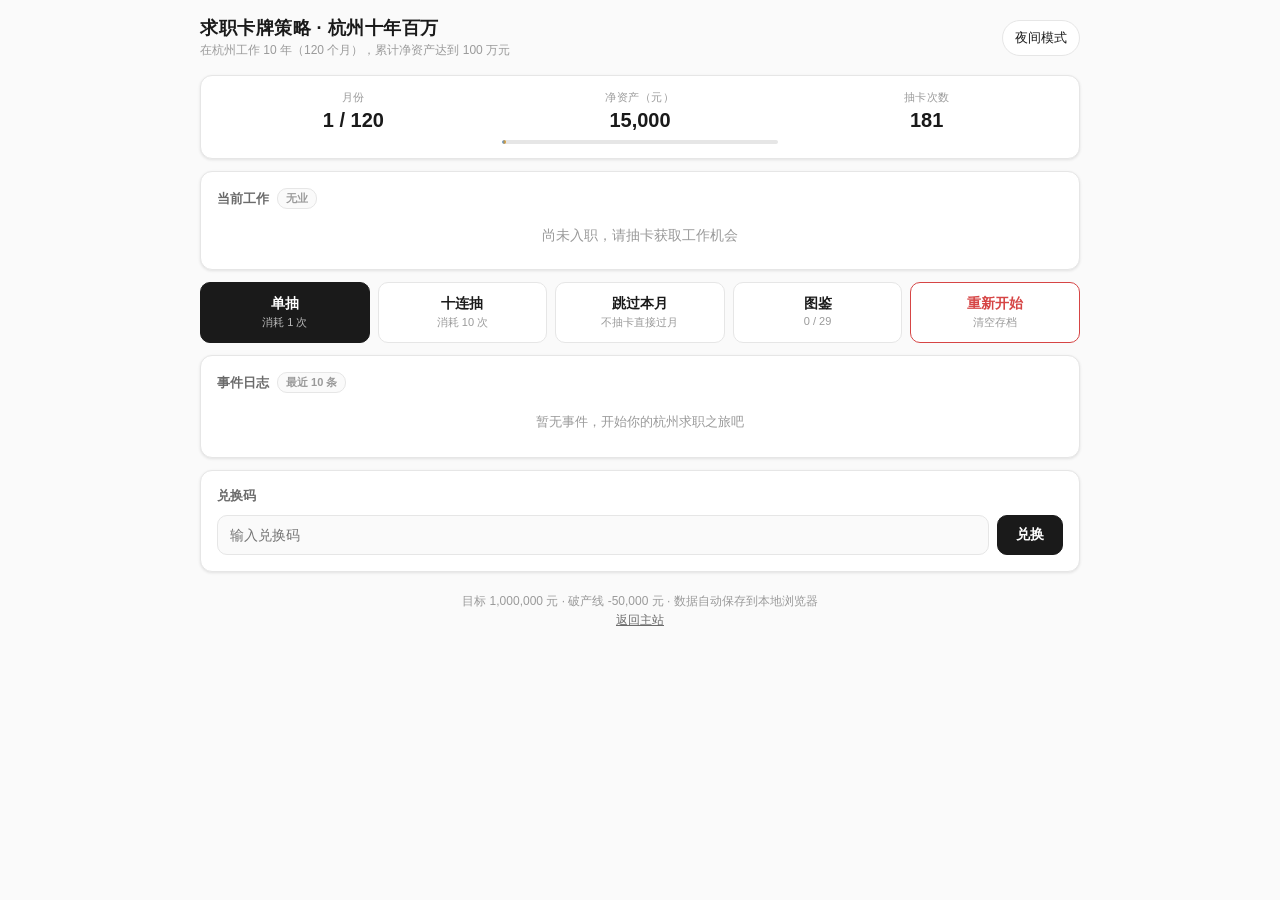
==== commit b5c5c542: "feat: 求职游戏新增 SSSR 作者卡、兑换码入口与 10 个随机事件 新增 SSSR 作者卡（千分之一概率、月薪10万）并修复 pickLevel 未返回 SSSR 的 bug；页面底部新增兑换" ====
--- a/draw-game/index.html
+++ b/draw-game/index.html
@@ -53,7 +53,7 @@
     <button class="btn primary" id="btnSingle"><span>单抽</span><span class="btn-sub">消耗 1 次</span></button>
     <button class="btn" id="btnTen"><span>十连抽</span><span class="btn-sub">消耗 10 次</span></button>
     <button class="btn" id="btnNext"><span>跳过本月</span><span class="btn-sub">不抽卡直接过月</span></button>
-    <button class="btn" id="btnDex"><span>图鉴</span><span class="btn-sub" id="dexCount">0 / 28</span></button>
+    <button class="btn" id="btnDex"><span>图鉴</span><span class="btn-sub" id="dexCount">0 / 29</span></button>
     <button class="btn danger" id="btnReset"><span>重新开始</span><span class="btn-sub">清空存档</span></button>
   </div>
 
@@ -67,6 +67,15 @@
   <div class="card">
     <div class="section-title">事件日志 <span class="tag" id="logTag">最近 10 条</span></div>
     <div class="log-list" id="logList"></div>
+  </div>
+
+  <!-- 兑换码 -->
+  <div class="card redeem-card">
+    <div class="section-title">兑换码</div>
+    <div class="redeem-row">
+      <input type="text" id="redeemInput" class="redeem-input" placeholder="输入兑换码" autocomplete="off">
+      <button class="btn primary" id="btnRedeem"><span>兑换</span></button>
+    </div>
   </div>
 
   <div class="foot">
--- a/draw-game/style.css
+++ b/draw-game/style.css
@@ -17,6 +17,7 @@
   --level-R: #4A90D9;
   --level-SR: #9B59B6;
   --level-SSR: #F39C12;
+  --level-SSSR: #B03060;
 }
 html[data-theme="dark"] {
   --bg: #16181d;
@@ -200,6 +201,7 @@
 .lvl-R { background: var(--level-R); }
 .lvl-SR { background: var(--level-SR); }
 .lvl-SSR { background: var(--level-SSR); }
+.lvl-SSSR { background: var(--level-SSSR); }
 
 /* 操作按钮 */
 .actions {
@@ -513,3 +515,21 @@
 
 /* 确认弹窗正文 */
 .confirm-body { font-size: 14px; line-height: 1.6; color: var(--text-soft); }
+
+/* 兑换码 */
+.redeem-row { display: flex; gap: 8px; margin-top: 10px; }
+.redeem-input {
+  flex: 1;
+  min-width: 0;
+  padding: 10px 12px;
+  border: 1px solid var(--border);
+  border-radius: 10px;
+  background: var(--bg);
+  color: var(--text);
+  font-size: 14px;
+  font-family: inherit;
+  outline: none;
+  transition: border-color .15s;
+}
+.redeem-input:focus { border-color: var(--accent); }
+.redeem-row .btn { flex: 0 0 auto; padding: 10px 18px; }
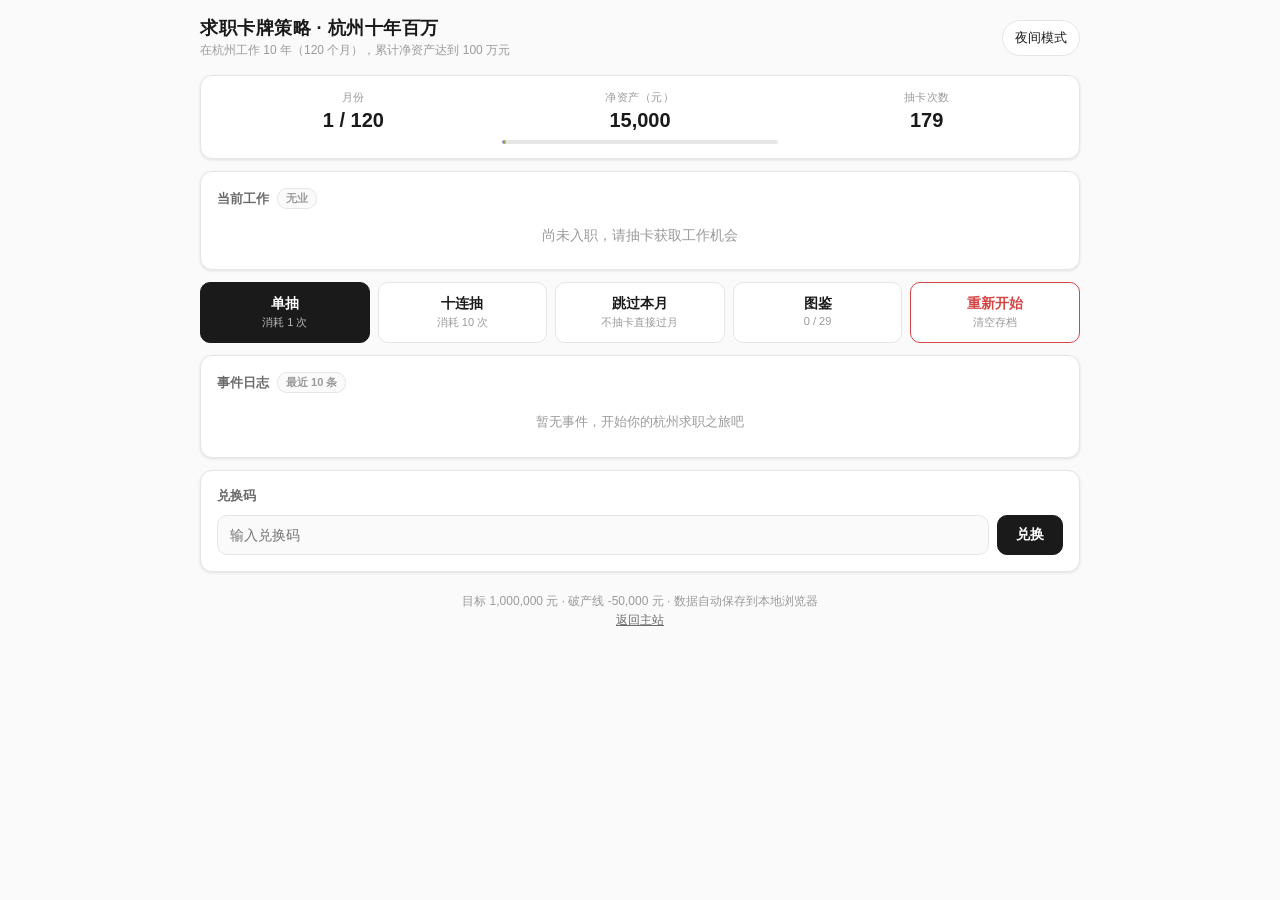
==== commit d3bcd4bf: "feat: 求职游戏新增抉择事件系统、视窗动画与手机端弹窗优化 新增 8 个抉择事件（15% 概率触发，玩家选择直接影响当月金钱/抽卡/过劳/治愈）；卡牌进入动画与 SSR/SSSR 稀有度脉冲光效；" ====
--- a/draw-game/index.html
+++ b/draw-game/index.html
@@ -57,12 +57,6 @@
     <button class="btn danger" id="btnReset"><span>重新开始</span><span class="btn-sub">清空存档</span></button>
   </div>
 
-  <!-- 抽卡结果 -->
-  <div class="card draw-result" id="drawResultCard" style="display:none">
-    <div class="section-title">抽卡结果</div>
-    <div id="drawResultBody"></div>
-  </div>
-
   <!-- 事件日志 -->
   <div class="card">
     <div class="section-title">事件日志 <span class="tag" id="logTag">最近 10 条</span></div>
@@ -81,6 +75,17 @@
   <div class="foot">
     目标 1,000,000 元 · 破产线 -50,000 元 · 数据自动保存到本地浏览器<br>
     <a href="../index.html">返回主站</a>
+  </div>
+</div>
+
+<!-- 单抽弹窗 -->
+<div class="modal-mask" id="singleModal">
+  <div class="modal" style="max-width:420px">
+    <div class="modal-head">
+      <h3>抽卡结果</h3>
+    </div>
+    <div id="singleBody"></div>
+    <div class="draw-actions" id="singleActions" style="margin-top:14px"></div>
   </div>
 </div>
 
@@ -157,6 +162,17 @@
   </div>
 </div>
 
+<!-- 抉择事件弹窗 -->
+<div class="modal-mask" id="choiceModal">
+  <div class="modal choice-modal" style="max-width:440px">
+    <div class="modal-head">
+      <h3 id="choiceTitle">抉择</h3>
+    </div>
+    <div class="choice-desc" id="choiceDesc"></div>
+    <div class="choice-options" id="choiceOptions"></div>
+  </div>
+</div>
+
 <div class="toast" id="toast"></div>
 
 <script src="game-data.js"></script>
--- a/draw-game/style.css
+++ b/draw-game/style.css
@@ -533,3 +533,81 @@
 }
 .redeem-input:focus { border-color: var(--accent); }
 .redeem-row .btn { flex: 0 0 auto; padding: 10px 18px; }
+
+/* 视窗动画与抉择样式 */
+@keyframes cardIn {
+  from { opacity: 0; transform: translateY(12px) scale(.92); }
+  to { opacity: 1; transform: none; }
+}
+@keyframes modalIn {
+  from { opacity: 0; transform: scale(.94); }
+  to { opacity: 1; transform: none; }
+}
+@keyframes fadeSlide {
+  from { opacity: 0; transform: translateX(-6px); }
+  to { opacity: 1; transform: none; }
+}
+@keyframes ssrGlow {
+  0%, 100% { box-shadow: 0 0 0 0 rgba(243,156,18,0); }
+  50% { box-shadow: 0 0 16px 1px rgba(243,156,18,.40); }
+}
+@keyframes sssrGlow {
+  0%, 100% { box-shadow: 0 0 0 0 rgba(176,48,96,0); }
+  50% { box-shadow: 0 0 22px 2px rgba(176,48,96,.50); }
+}
+
+.big-card { animation: cardIn .35s cubic-bezier(.2,.8,.3,1.2); }
+.big-card.bc-SSR { border-color: var(--level-SSR); animation: cardIn .35s cubic-bezier(.2,.8,.3,1.2), ssrGlow 2s ease-in-out infinite; }
+.big-card.bc-SSSR { border-color: var(--level-SSSR); animation: cardIn .35s cubic-bezier(.2,.8,.3,1.2), sssrGlow 1.8s ease-in-out infinite; }
+
+.mini-card:hover { transform: translateY(-2px); }
+.mini-card.selected { transform: translateY(-2px); }
+
+.modal { animation: modalIn .25s ease; }
+.log-item { animation: fadeSlide .3s ease; }
+
+/* 抉择事件弹窗 */
+.choice-modal .choice-desc {
+  font-size: 14px;
+  color: var(--text-soft);
+  line-height: 1.7;
+  margin-bottom: 14px;
+  padding: 12px 14px;
+  background: var(--bg);
+  border-radius: 10px;
+  border: 1px solid var(--border);
+}
+.choice-options { display: flex; flex-direction: column; gap: 8px; }
+.choice-opt {
+  text-align: left;
+  padding: 12px 14px;
+  border: 1px solid var(--border);
+  border-radius: 10px;
+  background: var(--bg);
+  cursor: pointer;
+  font-family: inherit;
+  color: var(--text);
+  transition: border-color .15s, transform .1s, background .15s;
+}
+.choice-opt:hover { border-color: var(--accent); transform: translateY(-1px); background: var(--surface); }
+.choice-opt:active { transform: scale(.99); }
+.choice-opt .co-text { font-size: 14px; font-weight: 600; }
+.choice-opt .co-hint { font-size: 12px; color: var(--text-faint); margin-top: 3px; }
+
+/* 手机端响应式优化 */
+@media (max-width: 480px) {
+  body { padding: 10px; }
+  .topbar .title { font-size: 16px; }
+  .topbar .sub { font-size: 11px; }
+  .modal-mask { padding: 10px; }
+  .modal { padding: 14px; max-height: 92vh; }
+  .big-card { padding: 18px 14px; }
+  .big-card .job-name-big { font-size: 24px; }
+  .big-card .salary { font-size: 16px; }
+  .stat .value { font-size: 17px; }
+  .job-name { font-size: 19px; }
+  .draw-actions { gap: 6px; }
+  .choice-opt { padding: 11px 12px; }
+  .redeem-row { flex-wrap: wrap; }
+  .redeem-input { min-width: 100%; }
+}
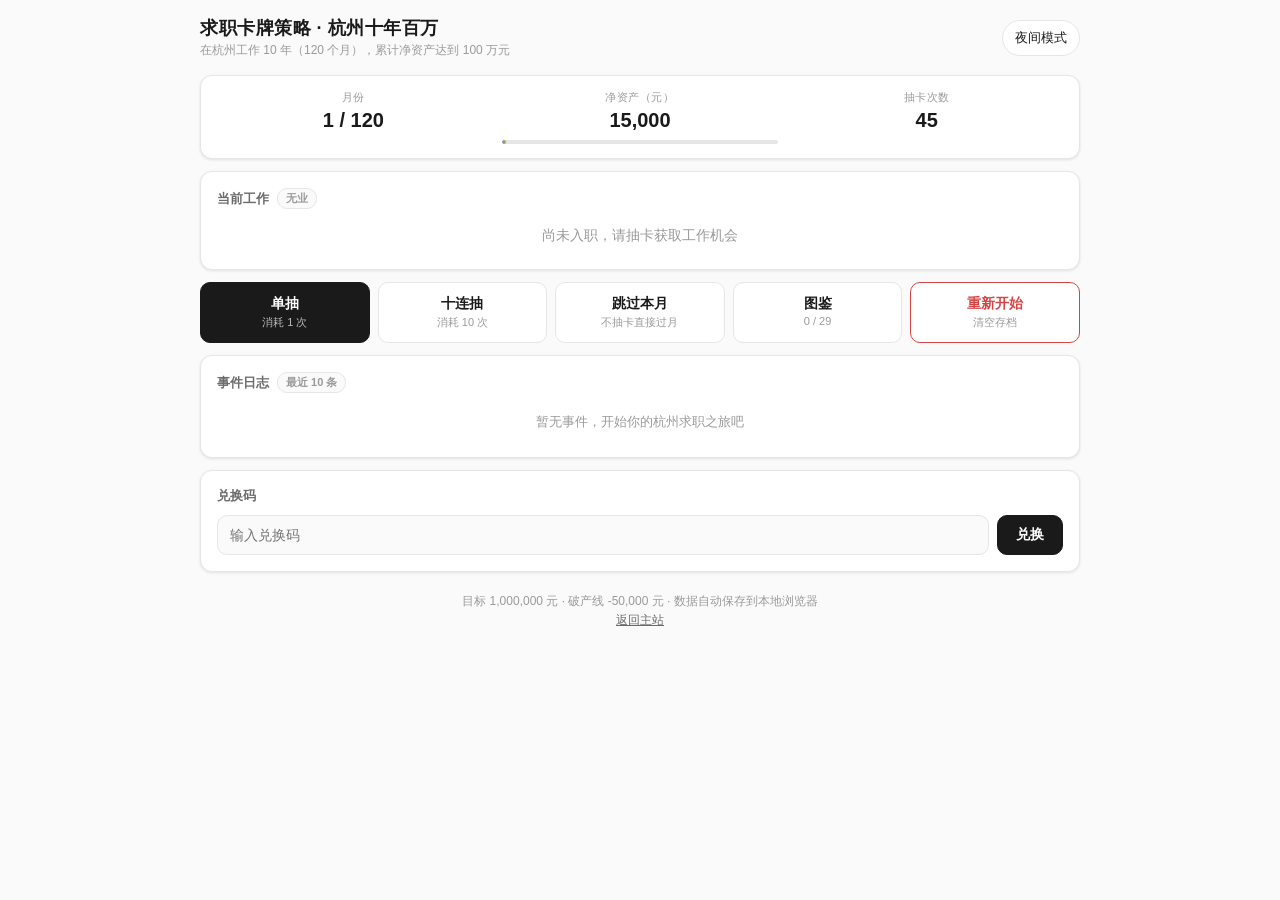
==== commit 67b90923: "feat: 事件队列系统与黑心公司机制 抉择与随机事件统一为事件队列，抽卡结果处理完后依次弹窗（先结果后事件）；新增黑心公司卡牌（20%概率，录取后负面事件概率由30%升至60%，抽卡时隐藏标识，入职" ====
--- a/draw-game/index.html
+++ b/draw-game/index.html
@@ -173,6 +173,19 @@
   </div>
 </div>
 
+<!-- 随机事件弹窗 -->
+<div class="modal-mask" id="eventModal">
+  <div class="modal" style="max-width:400px">
+    <div class="modal-head">
+      <h3 id="eventTitle">事件</h3>
+    </div>
+    <div id="eventBody"></div>
+    <div class="draw-actions" style="margin-top:14px">
+      <button class="btn primary" id="eventOk"><span>知道了</span></button>
+    </div>
+  </div>
+</div>
+
 <div class="toast" id="toast"></div>
 
 <script src="game-data.js"></script>
--- a/draw-game/style.css
+++ b/draw-game/style.css
@@ -594,6 +594,42 @@
 .choice-opt .co-text { font-size: 14px; font-weight: 600; }
 .choice-opt .co-hint { font-size: 12px; color: var(--text-faint); margin-top: 3px; }
 
+/* 随机事件弹窗 */
+.event-desc { font-size: 14px; color: var(--text-faint); margin: 4px 0 10px; line-height: 1.5; }
+.event-result { font-size: 18px; font-weight: 700; padding: 10px 0 2px; }
+.event-result.pos { color: #2e7d32; }
+.event-result.neg { color: #c62828; }
+[data-theme="dark"] .event-result.pos { color: #7cc47c; }
+[data-theme="dark"] .event-result.neg { color: #e57373; }
+
+/* 黑心公司标识 */
+.black-flag {
+  margin: 8px 0 4px;
+  padding: 6px 10px;
+  background: rgba(198, 40, 40, 0.12);
+  border: 1px solid rgba(198, 40, 40, 0.35);
+  border-radius: 8px;
+  color: #c62828;
+  font-size: 13px;
+  font-weight: 600;
+  text-align: center;
+}
+[data-theme="dark"] .black-flag { color: #e57373; background: rgba(229, 115, 115, 0.14); border-color: rgba(229, 115, 115, 0.4); }
+.black-card { box-shadow: 0 0 0 1px rgba(198, 40, 40, 0.4), 0 4px 14px rgba(198, 40, 40, 0.18); }
+.black-tag {
+  display: inline-block;
+  padding: 2px 8px;
+  background: rgba(198, 40, 40, 0.12);
+  border: 1px solid rgba(198, 40, 40, 0.35);
+  border-radius: 999px;
+  color: #c62828;
+  font-size: 11px;
+  font-weight: 600;
+}
+[data-theme="dark"] .black-tag { color: #e57373; background: rgba(229, 115, 115, 0.14); border-color: rgba(229, 115, 115, 0.4); }
+.black-text { color: #c62828; font-weight: 600; }
+[data-theme="dark"] .black-text { color: #e57373; }
+
 /* 手机端响应式优化 */
 @media (max-width: 480px) {
   body { padding: 10px; }
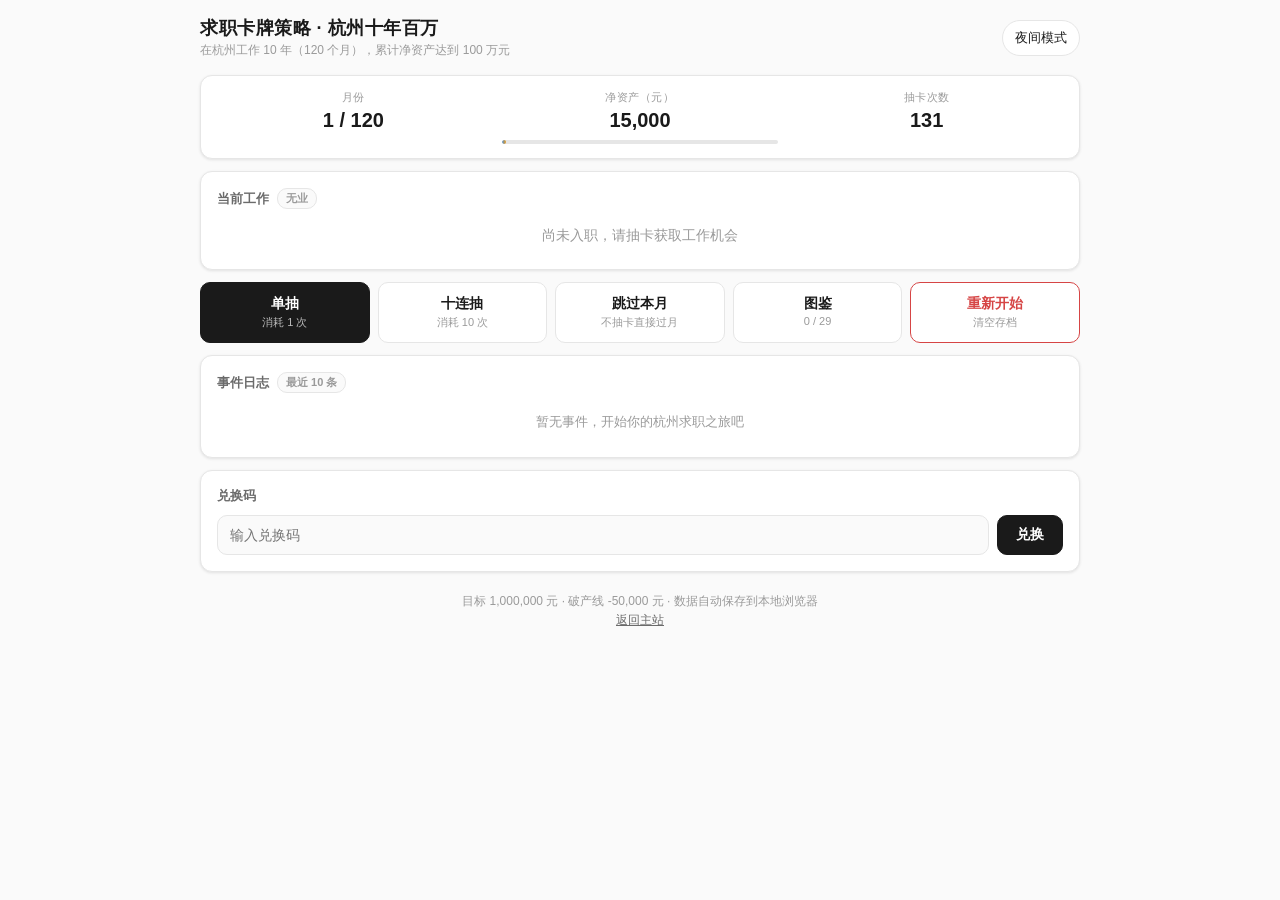
==== commit f6ef46e9: "feat: 黑心公司隐藏名称、生活节俭事件、手机端主题按钮 黑心公司改用普通工作名（抽卡时无法识别，入职后才暴露）；新增正面事件「生活节俭月」（本月生活费八折）；当前工作卡片新增手机端主题切换按钮（默" ====
--- a/draw-game/index.html
+++ b/draw-game/index.html
@@ -44,7 +44,7 @@
 
   <!-- 当前工作 -->
   <div class="card job-card">
-    <div class="section-title">当前工作 <span class="tag" id="jobTag">无业</span></div>
+    <div class="section-title">当前工作 <span class="tag" id="jobTag">无业</span><button class="icon-btn theme-inline" id="themeInline" type="button">主题</button></div>
     <div id="jobBody"><div class="empty-hint">尚未入职，请抽卡获取工作机会</div></div>
   </div>
 
--- a/draw-game/style.css
+++ b/draw-game/style.css
@@ -147,6 +147,8 @@
   border-radius: 10px;
   color: var(--text-faint);
 }
+/* 手机端卡片内主题切换按钮（默认隐藏） */
+.theme-inline { display: none; margin-left: auto; font-size: 12px; padding: 4px 12px; }
 
 /* 当前工作 */
 .job-card .job-head {
@@ -646,4 +648,5 @@
   .choice-opt { padding: 11px 12px; }
   .redeem-row { flex-wrap: wrap; }
   .redeem-input { min-width: 100%; }
-}
+  .theme-inline { display: inline-block; }
+}
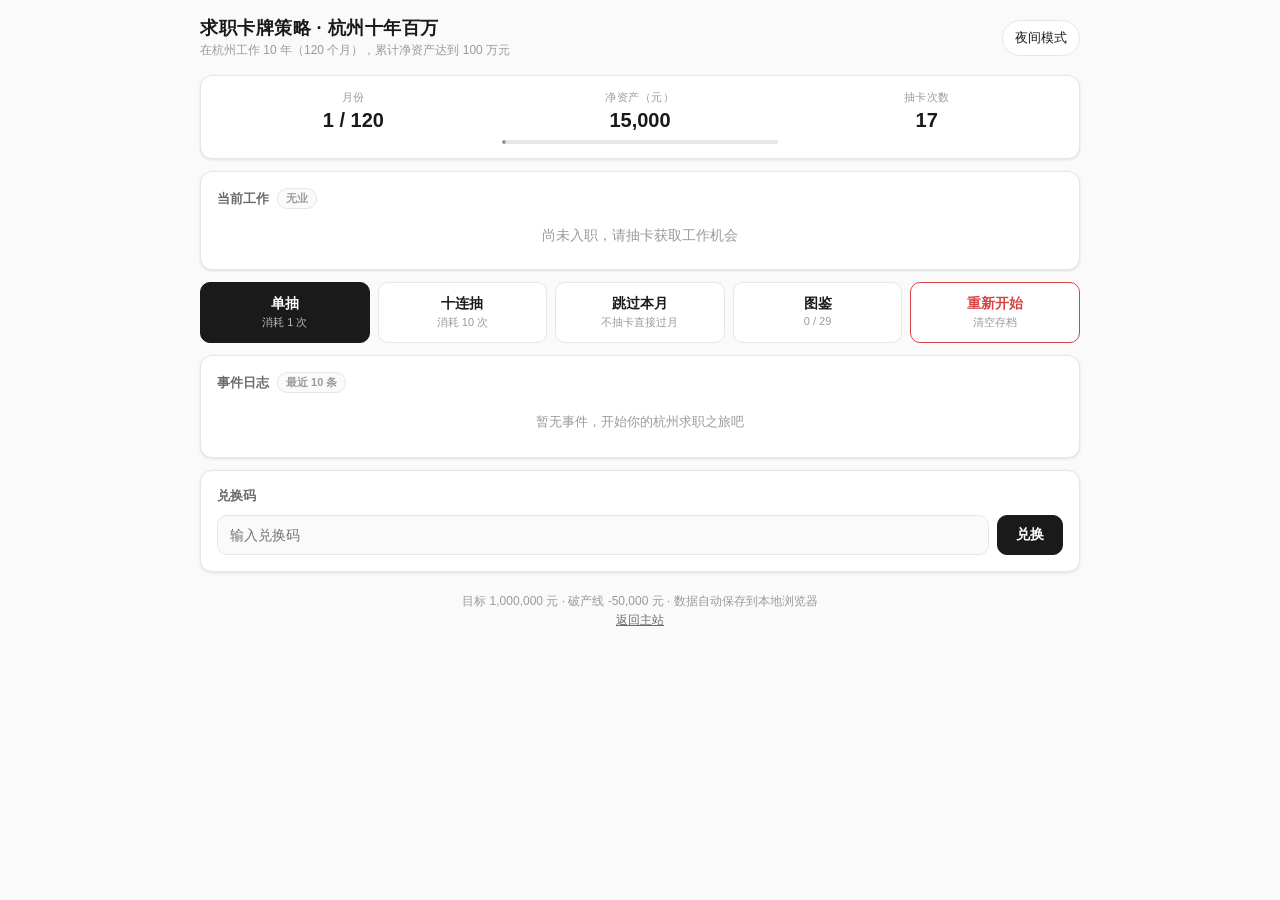
==== commit 54eb3c06: "revert: 回退手机端卡片内主题切换按钮 该按钮导致手机端排版混乱，回退后主题切换仅保留右上角按钮。" ====
--- a/draw-game/index.html
+++ b/draw-game/index.html
@@ -44,7 +44,7 @@
 
   <!-- 当前工作 -->
   <div class="card job-card">
-    <div class="section-title">当前工作 <span class="tag" id="jobTag">无业</span><button class="icon-btn theme-inline" id="themeInline" type="button">主题</button></div>
+    <div class="section-title">当前工作 <span class="tag" id="jobTag">无业</span></div>
     <div id="jobBody"><div class="empty-hint">尚未入职，请抽卡获取工作机会</div></div>
   </div>
 
--- a/draw-game/style.css
+++ b/draw-game/style.css
@@ -147,8 +147,6 @@
   border-radius: 10px;
   color: var(--text-faint);
 }
-/* 手机端卡片内主题切换按钮（默认隐藏） */
-.theme-inline { display: none; margin-left: auto; font-size: 12px; padding: 4px 12px; }
 
 /* 当前工作 */
 .job-card .job-head {
@@ -648,5 +646,4 @@
   .choice-opt { padding: 11px 12px; }
   .redeem-row { flex-wrap: wrap; }
   .redeem-input { min-width: 100%; }
-  .theme-inline { display: inline-block; }
-}
+}
